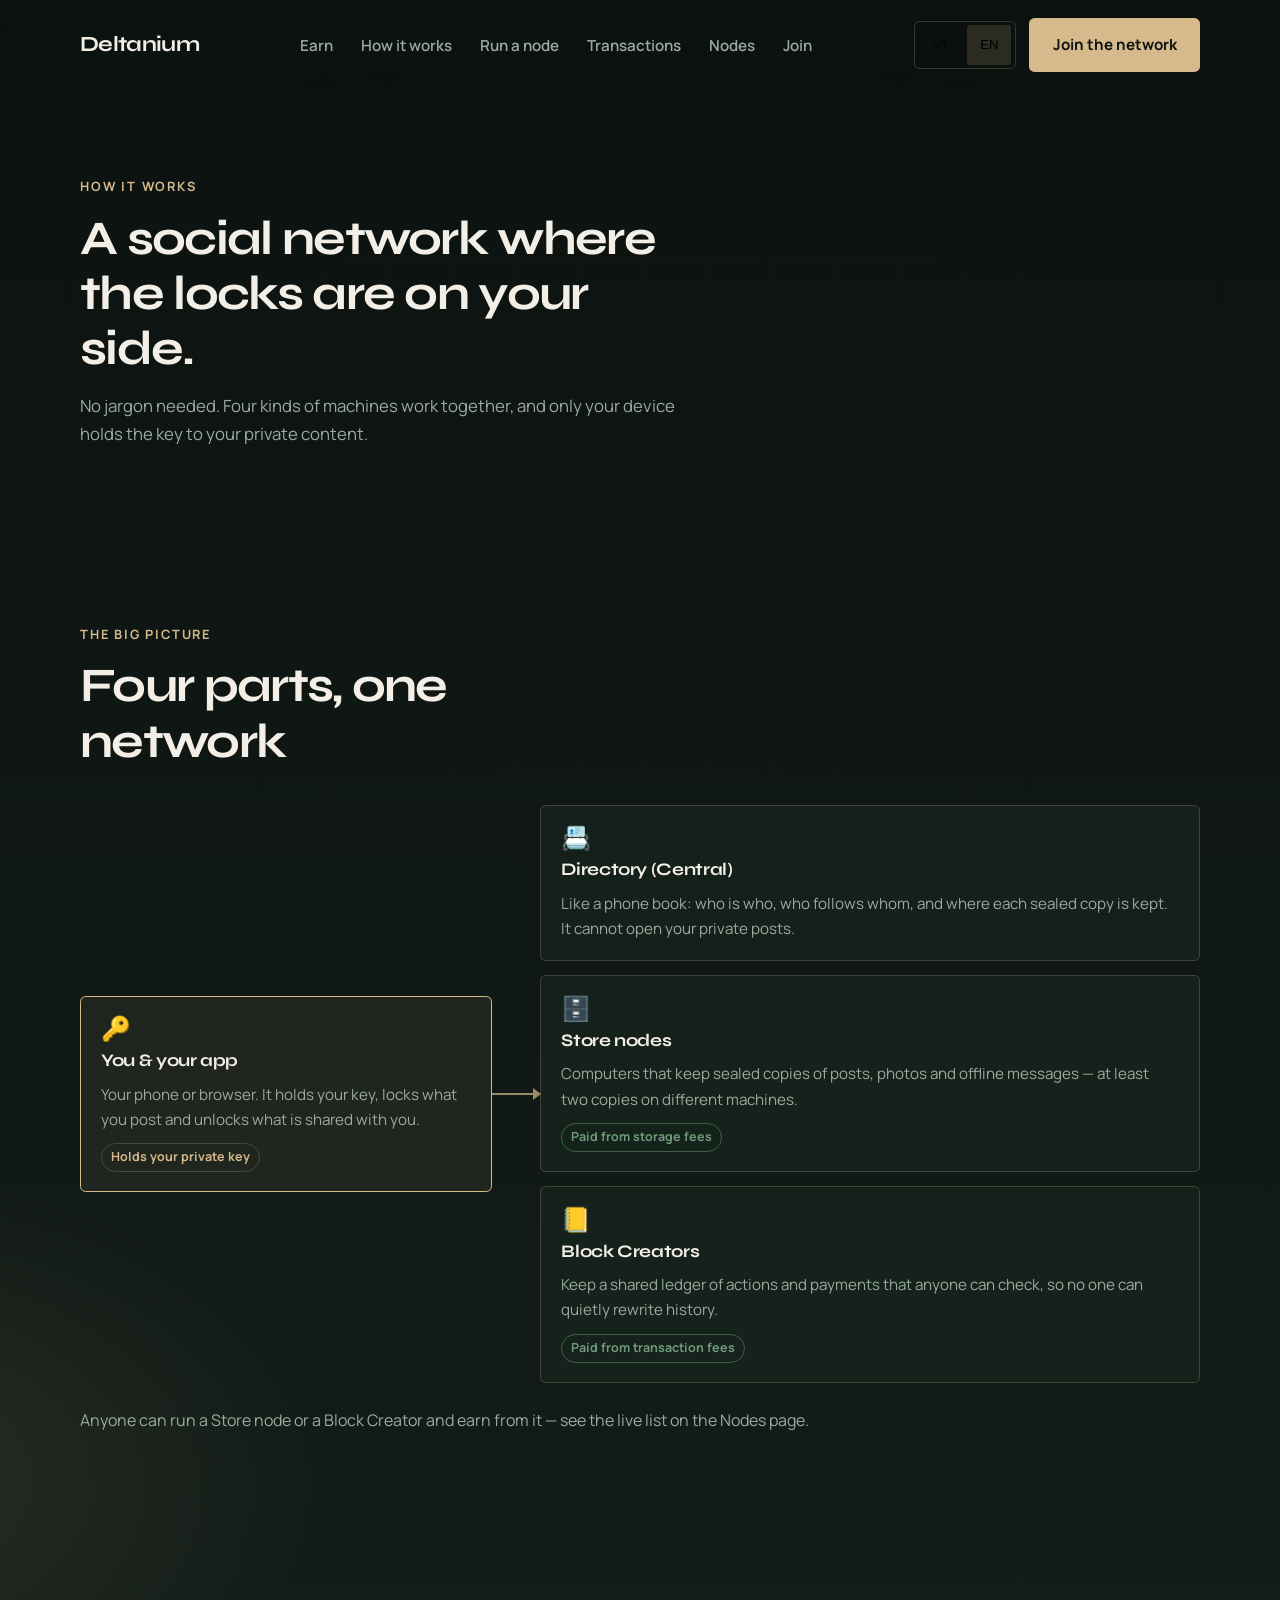
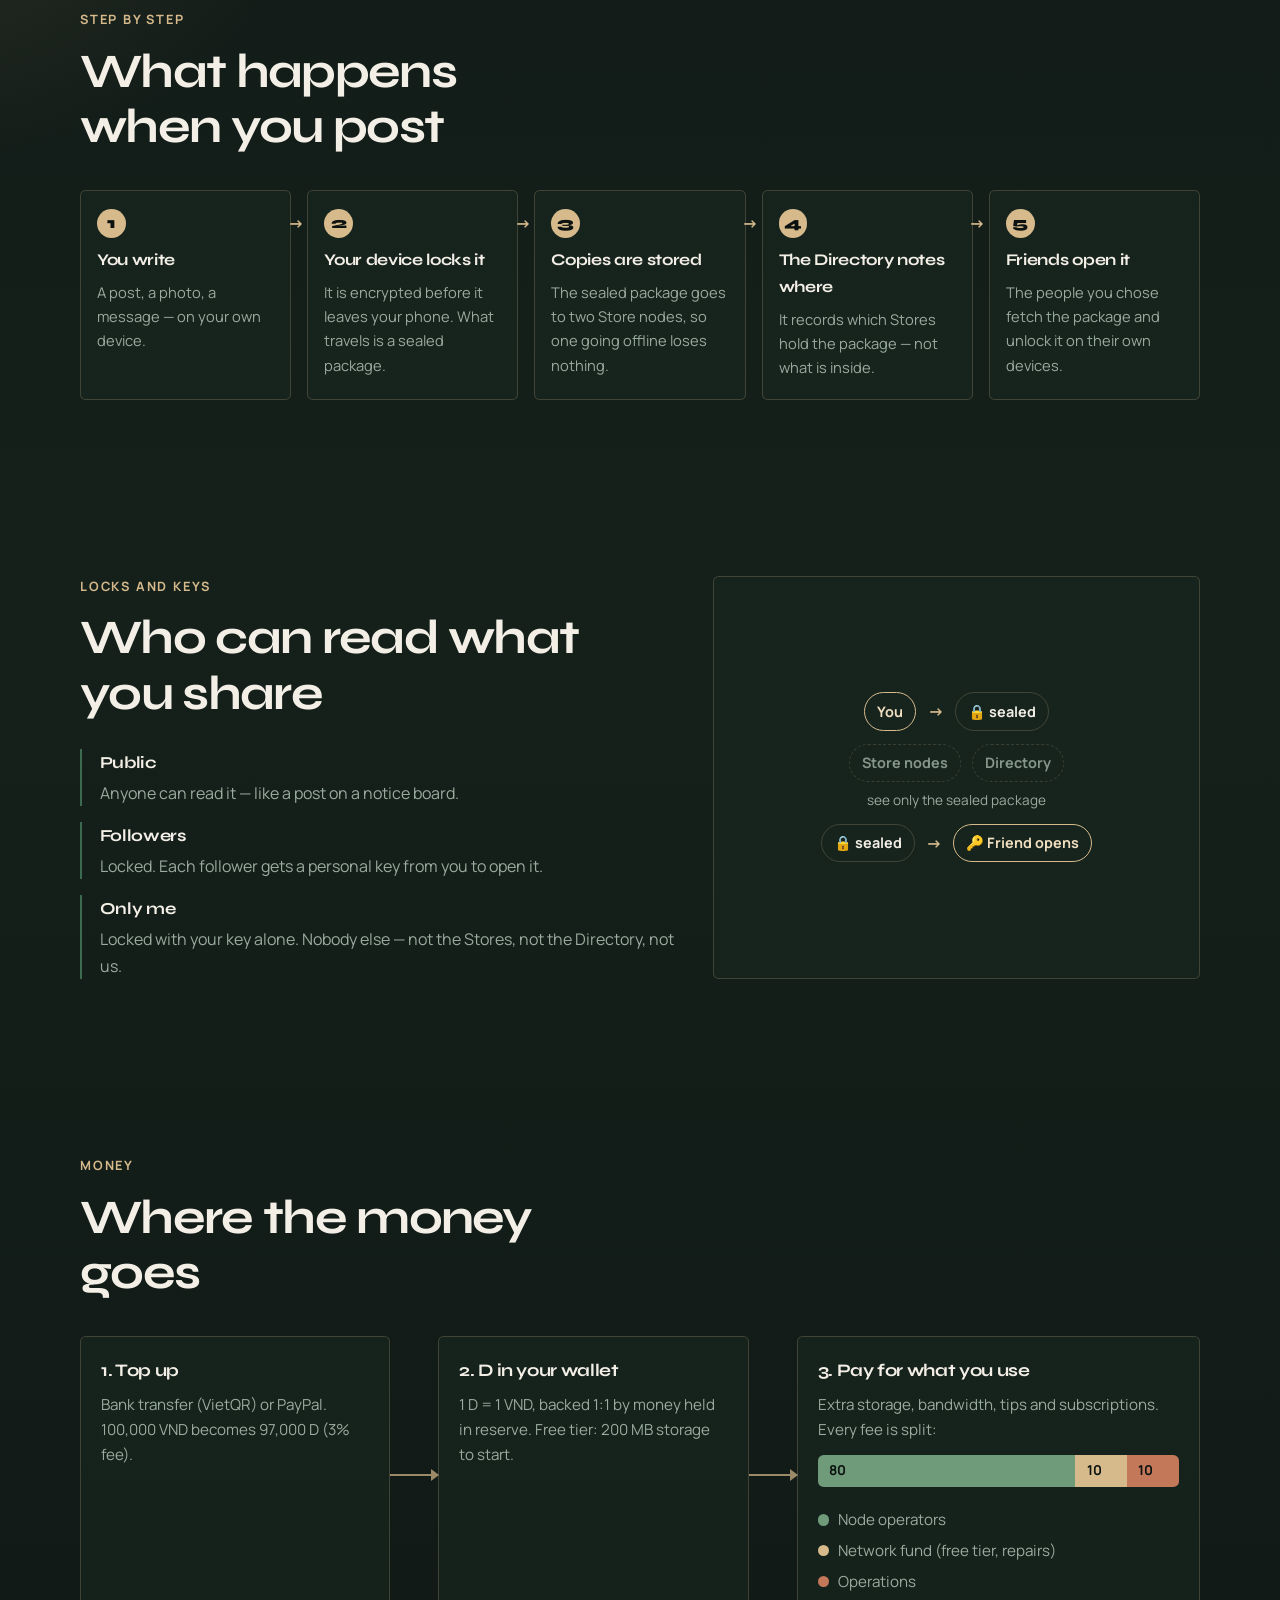
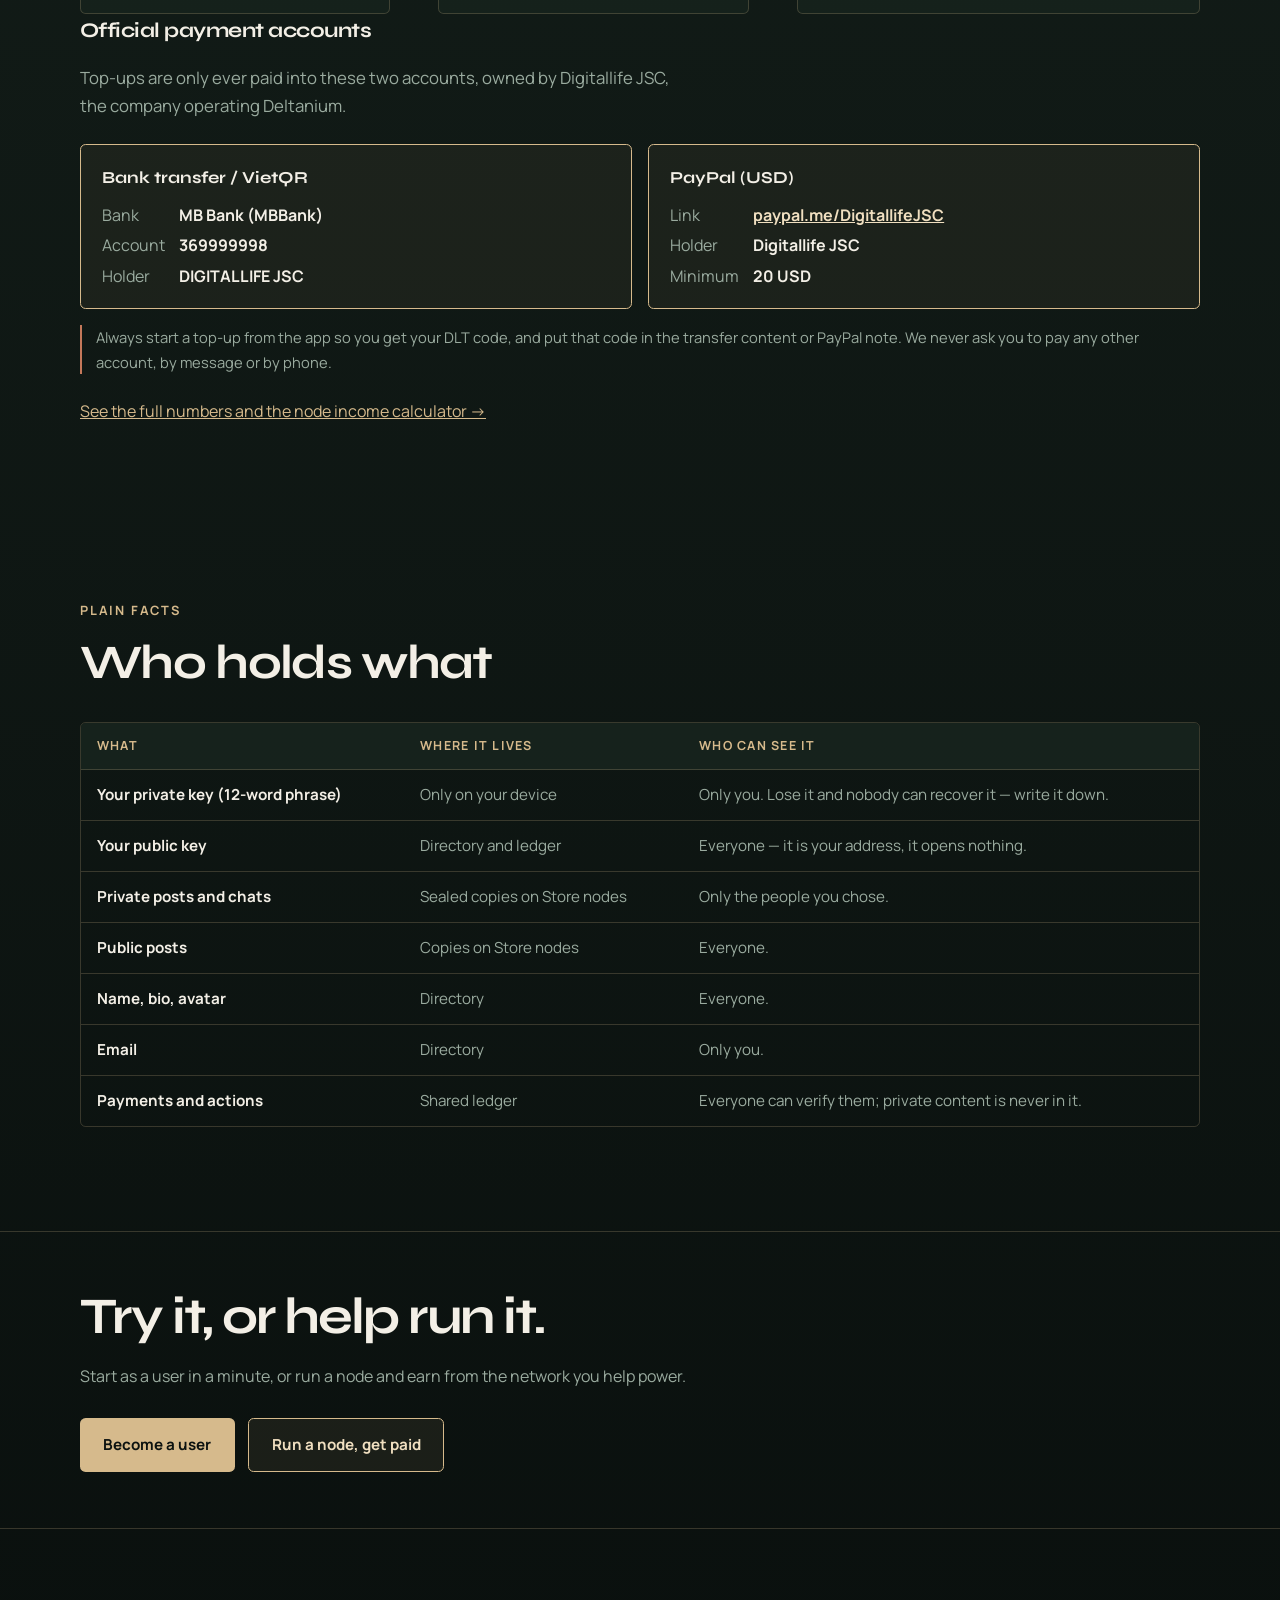
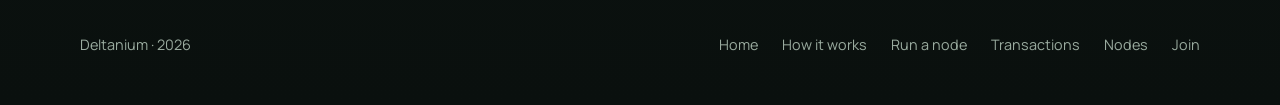
==== wwwroot/how-it-works.html @ 808c71de "Sync: DLTP (TCP) transport, node guide and Nodes page updates Co-Authored-By: Claude Opus 5.5 <norep" ====
<!DOCTYPE html>
<html lang="en">
<head>
  <meta charset="UTF-8" />
  <meta name="viewport" content="width=device-width, initial-scale=1.0" />
  <title>Deltanium | How it works</title>
  <meta name="description" content="How Deltanium works, in plain words: your keys, encrypted copies on Store nodes, a shared ledger, and where the money goes." />
  <link rel="stylesheet" href="css/index.css?v=20261119e" />
  <link rel="stylesheet" href="css/how.css?v=20261119e" />
  <link rel="preconnect" href="https://fonts.googleapis.com" />
  <link rel="preconnect" href="https://fonts.gstatic.com" crossorigin />
  <link href="https://fonts.googleapis.com/css2?family=Manrope:wght@400;600;700&family=Syne:wght@700;800&display=swap" rel="stylesheet" />
</head>
<body class="how-page">
  <header class="site-header">
    <div class="container nav-row">
      <a class="brand" href="index.html">Deltanium</a>
      <nav>
        <ul class="nav-links">
          <li><a href="index.html#economy" data-i18n="nav.economy">Earn</a></li>
          <li><a href="how-it-works.html" data-i18n="nav.how" aria-current="page">How it works</a></li>
          <li><a href="node-setup.html" data-i18n="nav.setup">Run a node</a></li>
          <li><a href="transactions.html" data-i18n="nav.txs">Transactions</a></li>
          <li><a href="nodes.html" data-i18n="nav.nodes">Nodes</a></li>
          <li><a href="index.html#join" data-i18n="nav.join">Join</a></li>
        </ul>
      </nav>
      <div class="nav-actions">
        <div class="lang-switch" role="group" aria-label="Language">
          <button type="button" class="lang-btn" data-lang="vi" title="Tiếng Việt" aria-label="Tiếng Việt">VI</button>
          <button type="button" class="lang-btn" data-lang="en" title="English" aria-label="English">EN</button>
        </div>
        <a href="https://app.deltanium.com" class="btn btn-primary" data-i18n="nav.cta">Join the network</a>
      </div>
    </div>
  </header>

  <main class="how-main">
    <section class="block how-hero">
      <div class="container">
        <p class="block-kicker" data-i18n="how.kicker">How it works</p>
        <h1 class="block-title how-title" data-i18n="how.title">A social network where the locks are on your side.</h1>
        <p class="block-copy" data-i18n="how.copy">No jargon needed. Four kinds of machines work together, and only your device holds the key to your private content.</p>
      </div>
    </section>

    <!-- 1. The four parts -->
    <section class="block" id="parts">
      <div class="container">
        <p class="block-kicker" data-i18n="how.parts.kicker">The big picture</p>
        <h2 class="block-title how-h2" data-i18n="how.parts.title">Four parts, one network</h2>
        <div class="how-map" role="img" aria-label="Your app talks to the Directory, stores encrypted copies on Store nodes; Block Creators keep the shared ledger.">
          <div class="how-node how-node-you">
            <span class="how-ico" aria-hidden="true">🔑</span>
            <h3 data-i18n="how.p1.t">You &amp; your app</h3>
            <p data-i18n="how.p1.p">Your phone or browser. It holds your key, locks what you post and unlocks what is shared with you.</p>
            <span class="how-tag" data-i18n="how.p1.tag">Holds your private key</span>
          </div>
          <div class="how-link" aria-hidden="true"><span></span></div>
          <div class="how-col">
            <div class="how-node">
              <span class="how-ico" aria-hidden="true">📇</span>
              <h3 data-i18n="how.p2.t">Directory (Central)</h3>
              <p data-i18n="how.p2.p">Like a phone book: who is who, who follows whom, and where each sealed copy is kept. It cannot open your private posts.</p>
            </div>
            <div class="how-node">
              <span class="how-ico" aria-hidden="true">🗄️</span>
              <h3 data-i18n="how.p3.t">Store nodes</h3>
              <p data-i18n="how.p3.p">Computers that keep sealed copies of posts, photos and offline messages — at least two copies on different machines.</p>
              <span class="how-tag how-tag-earn" data-i18n="how.p3.tag">Paid from storage fees</span>
            </div>
            <div class="how-node">
              <span class="how-ico" aria-hidden="true">📒</span>
              <h3 data-i18n="how.p4.t">Block Creators</h3>
              <p data-i18n="how.p4.p">Keep a shared ledger of actions and payments that anyone can check, so no one can quietly rewrite history.</p>
              <span class="how-tag how-tag-earn" data-i18n="how.p4.tag">Paid from transaction fees</span>
            </div>
          </div>
        </div>
        <p class="how-note" data-i18n="how.parts.note">Anyone can run a Store node or a Block Creator and earn from it — see the live list on the Nodes page.</p>
      </div>
    </section>

    <!-- 2. Posting a private post -->
    <section class="block" id="post">
      <div class="container">
        <p class="block-kicker" data-i18n="how.post.kicker">Step by step</p>
        <h2 class="block-title how-h2" data-i18n="how.post.title">What happens when you post</h2>
        <ol class="how-steps">
          <li>
            <span class="how-num">1</span>
            <h3 data-i18n="how.s1.t">You write</h3>
            <p data-i18n="how.s1.p">A post, a photo, a message — on your own device.</p>
          </li>
          <li>
            <span class="how-num">2</span>
            <h3 data-i18n="how.s2.t">Your device locks it</h3>
            <p data-i18n="how.s2.p">It is encrypted before it leaves your phone. What travels is a sealed package.</p>
          </li>
          <li>
            <span class="how-num">3</span>
            <h3 data-i18n="how.s3.t">Copies are stored</h3>
            <p data-i18n="how.s3.p">The sealed package goes to two Store nodes, so one going offline loses nothing.</p>
          </li>
          <li>
            <span class="how-num">4</span>
            <h3 data-i18n="how.s4.t">The Directory notes where</h3>
            <p data-i18n="how.s4.p">It records which Stores hold the package — not what is inside.</p>
          </li>
          <li>
            <span class="how-num">5</span>
            <h3 data-i18n="how.s5.t">Friends open it</h3>
            <p data-i18n="how.s5.p">The people you chose fetch the package and unlock it on their own devices.</p>
          </li>
        </ol>
      </div>
    </section>

    <!-- 3. Who can read -->
    <section class="block" id="read">
      <div class="container split">
        <div>
          <p class="block-kicker" data-i18n="how.read.kicker">Locks and keys</p>
          <h2 class="block-title how-h2" data-i18n="how.read.title">Who can read what you share</h2>
          <ul class="plain-list">
            <li><strong data-i18n="how.r1.t">Public</strong><span data-i18n="how.r1.p">Anyone can read it — like a post on a notice board.</span></li>
            <li><strong data-i18n="how.r2.t">Followers</strong><span data-i18n="how.r2.p">Locked. Each follower gets a personal key from you to open it.</span></li>
            <li><strong data-i18n="how.r3.t">Only me</strong><span data-i18n="how.r3.p">Locked with your key alone. Nobody else — not the Stores, not the Directory, not us.</span></li>
          </ul>
        </div>
        <aside class="how-lock" aria-hidden="true">
          <div class="how-lock-row"><span class="how-chip how-chip-you" data-i18n="how.lock.you">You</span><span class="how-arrow">→</span><span class="how-chip" data-i18n="how.lock.seal">🔒 sealed</span></div>
          <div class="how-lock-row how-lock-mid"><span class="how-chip how-chip-dim" data-i18n="how.lock.store">Store nodes</span><span class="how-chip how-chip-dim" data-i18n="how.lock.dir">Directory</span></div>
          <p class="how-lock-cap" data-i18n="how.lock.cap">see only the sealed package</p>
          <div class="how-lock-row"><span class="how-chip" data-i18n="how.lock.seal2">🔒 sealed</span><span class="how-arrow">→</span><span class="how-chip how-chip-you" data-i18n="how.lock.friend">🔑 Friend opens</span></div>
        </aside>
      </div>
    </section>

    <!-- 4. Money -->
    <section class="block" id="money">
      <div class="container">
        <p class="block-kicker" data-i18n="how.money.kicker">Money</p>
        <h2 class="block-title how-h2" data-i18n="how.money.title">Where the money goes</h2>
        <div class="how-money">
          <div class="how-node">
            <h3 data-i18n="how.m1.t">1. Top up</h3>
            <p data-i18n="how.m1.p">Bank transfer (VietQR) or PayPal. 100,000 VND becomes 97,000 D (3% fee).</p>
          </div>
          <div class="how-link" aria-hidden="true"><span></span></div>
          <div class="how-node">
            <h3 data-i18n="how.m2.t">2. D in your wallet</h3>
            <p data-i18n="how.m2.p">1 D = 1 VND, backed 1:1 by money held in reserve. Free tier: 200 MB storage to start.</p>
          </div>
          <div class="how-link" aria-hidden="true"><span></span></div>
          <div class="how-node">
            <h3 data-i18n="how.m3.t">3. Pay for what you use</h3>
            <p data-i18n="how.m3.p">Extra storage, bandwidth, tips and subscriptions. Every fee is split:</p>
            <div class="econ-bar how-bar" role="img" aria-label="80 nodes, 10 network fund, 10 operations">
              <span class="econ-bar-node" style="flex:80">80</span>
              <span class="econ-bar-fund" style="flex:10">10</span>
              <span class="econ-bar-ops" style="flex:10">10</span>
            </div>
            <ul class="econ-legend">
              <li><i class="dot dot-node"></i><span data-i18n="how.m3.node">Node operators</span></li>
              <li><i class="dot dot-fund"></i><span data-i18n="how.m3.fund">Network fund (free tier, repairs)</span></li>
              <li><i class="dot dot-ops"></i><span data-i18n="how.m3.ops">Operations</span></li>
            </ul>
          </div>
        </div>
        <div class="acct-block" id="accounts-how">
                    <h3 class="econ-h3" data-i18n="acct.title">Official payment accounts</h3>
                    <p class="block-copy" data-i18n="acct.copy">Top-ups are only ever paid into these two accounts, owned by Digitallife JSC, the company operating Deltanium.</p>
                    <div class="acct-grid">
                        <div class="acct-card">
                            <h3 data-i18n="acct.bank.t">Bank transfer / VietQR</h3>
                            <dl>
                                <dt data-i18n="acct.bank">Bank</dt><dd>MB Bank (MBBank)</dd>
                                <dt data-i18n="acct.no">Account</dt><dd>369999998</dd>
                                <dt data-i18n="acct.holder">Holder</dt><dd>DIGITALLIFE JSC</dd>
                            </dl>
                        </div>
                        <div class="acct-card">
                            <h3 data-i18n="acct.pp.t">PayPal (USD)</h3>
                            <dl>
                                <dt data-i18n="acct.link">Link</dt><dd><a href="https://paypal.me/DigitallifeJSC" target="_blank" rel="noopener">paypal.me/DigitallifeJSC</a></dd>
                                <dt data-i18n="acct.holder">Holder</dt><dd>Digitallife JSC</dd>
                                <dt data-i18n="acct.min">Minimum</dt><dd>20 USD</dd>
                            </dl>
                        </div>
                    </div>
                    <p class="acct-warn" data-i18n="acct.warn">Always start a top-up from the app so you get your DLT code, and put that code in the transfer content or PayPal note. We never ask you to pay any other account, by message or by phone.</p>
                </div>
        <p class="how-note"><a href="index.html#economy" data-i18n="how.money.more">See the full numbers and the node income calculator →</a></p>
      </div>
    </section>

    <!-- 5. Who holds what -->
    <section class="block" id="holds">
      <div class="container">
        <p class="block-kicker" data-i18n="how.holds.kicker">Plain facts</p>
        <h2 class="block-title how-h2" data-i18n="how.holds.title">Who holds what</h2>
        <div class="how-table-wrap">
          <table class="how-table">
            <thead>
              <tr><th data-i18n="how.h.what">What</th><th data-i18n="how.h.where">Where it lives</th><th data-i18n="how.h.who">Who can see it</th></tr>
            </thead>
            <tbody>
              <tr><td data-i18n="how.h1.a">Your private key (12-word phrase)</td><td data-i18n="how.h1.b">Only on your device</td><td data-i18n="how.h1.c">Only you. Lose it and nobody can recover it — write it down.</td></tr>
              <tr><td data-i18n="how.h2.a">Your public key</td><td data-i18n="how.h2.b">Directory and ledger</td><td data-i18n="how.h2.c">Everyone — it is your address, it opens nothing.</td></tr>
              <tr><td data-i18n="how.h3.a">Private posts and chats</td><td data-i18n="how.h3.b">Sealed copies on Store nodes</td><td data-i18n="how.h3.c">Only the people you chose.</td></tr>
              <tr><td data-i18n="how.h4.a">Public posts</td><td data-i18n="how.h4.b">Copies on Store nodes</td><td data-i18n="how.h4.c">Everyone.</td></tr>
              <tr><td data-i18n="how.h5.a">Name, bio, avatar</td><td data-i18n="how.h5.b">Directory</td><td data-i18n="how.h5.c">Everyone.</td></tr>
              <tr><td data-i18n="how.h6.a">Email</td><td data-i18n="how.h6.b">Directory</td><td data-i18n="how.h6.c">Only you.</td></tr>
              <tr><td data-i18n="how.h7.a">Payments and actions</td><td data-i18n="how.h7.b">Shared ledger</td><td data-i18n="how.h7.c">Everyone can verify them; private content is never in it.</td></tr>
            </tbody>
          </table>
        </div>
      </div>
    </section>

    <section class="cta-band">
      <div class="container cta">
        <h2 data-i18n="how.cta.title">Try it, or help run it.</h2>
        <p data-i18n="how.cta.copy">Start as a user in a minute, or run a node and earn from the network you help power.</p>
        <div class="hero-actions">
          <a href="https://app.deltanium.com" class="btn btn-primary" data-i18n="hero.cta1">Become a user</a>
          <a href="index.html#economy" class="btn btn-earn" data-i18n="hero.cta.node">Run a node, get paid</a>
        </div>
      </div>
    </section>
  </main>

  <footer class="site-footer">
    <div class="container footer-row">
      <div>Deltanium · 2026</div>
      <div style="display:flex; gap:1.5rem; flex-wrap:wrap;">
        <a href="index.html">Home</a>
        <a href="how-it-works.html" data-i18n="nav.how">How it works</a>
        <a href="node-setup.html" data-i18n="nav.setup">Run a node</a>
        <a href="transactions.html" data-i18n="nav.txs">Transactions</a>
        <a href="nodes.html" data-i18n="nav.nodes">Nodes</a>
        <a href="index.html#join" data-i18n="footer.join">Join</a>
      </div>
    </div>
  </footer>

  <script src="js/i18n.js?v=20261119e"></script>
</body>
</html>
---- wwwroot/css/index.css ----
:root {
    --ink: #0c1210;
    --ink-soft: #15201b;
    --panel: #1a2822;
    --line: rgba(214, 186, 140, 0.22);
    --sand: #d6ba8c;
    --sand-bright: #f0dfc0;
    --moss: #6f9b7a;
    --moss-deep: #3d6b52;
    --text: #f3efe6;
    --muted: #9aab9f;
    --danger-soft: #c4785a;
    --font-display: "Syne", sans-serif;
    --font-body: "Manrope", sans-serif;
    --max: 1120px;
    --radius: 0.35rem;
}

* {
    margin: 0;
    padding: 0;
    box-sizing: border-box;
}

html {
    scroll-behavior: smooth;
}

body {
    background:
        radial-gradient(1200px 700px at 85% -10%, rgba(109, 155, 122, 0.18), transparent 55%),
        radial-gradient(900px 600px at -10% 30%, rgba(214, 186, 140, 0.12), transparent 50%),
        linear-gradient(180deg, var(--ink) 0%, var(--ink-soft) 45%, #0a100e 100%);
    color: var(--text);
    font-family: var(--font-body);
    line-height: 1.65;
    overflow-x: hidden;
}

body::before {
    content: "";
    position: fixed;
    inset: 0;
    pointer-events: none;
    z-index: 0;
    opacity: 0.35;
    background-image:
        linear-gradient(rgba(214, 186, 140, 0.04) 1px, transparent 1px),
        linear-gradient(90deg, rgba(214, 186, 140, 0.04) 1px, transparent 1px);
    background-size: 64px 64px;
    mask-image: radial-gradient(ellipse at center, black 35%, transparent 80%);
}

a {
    color: inherit;
}

img {
    max-width: 100%;
    display: block;
}

.site-header {
    position: fixed;
    top: 0;
    left: 0;
    right: 0;
    z-index: 40;
    padding: 1.1rem 0;
    background: linear-gradient(180deg, rgba(12, 18, 16, 0.92), rgba(12, 18, 16, 0.55) 70%, transparent);
    backdrop-filter: blur(8px);
}

.container {
    width: min(100% - 2.5rem, var(--max));
    margin-inline: auto;
    position: relative;
    z-index: 1;
}

.nav-row {
    display: flex;
    align-items: center;
    justify-content: space-between;
    gap: 1rem;
}

.brand {
    font-family: var(--font-display);
    font-weight: 700;
    font-size: 1.35rem;
    letter-spacing: -0.03em;
    text-decoration: none;
}

.brand span {
    color: var(--sand);
}

.nav-links {
    display: flex;
    gap: 1.75rem;
    list-style: none;
}

.nav-links a {
    text-decoration: none;
    color: var(--muted);
    font-size: 0.95rem;
    font-weight: 600;
    transition: color 0.2s ease;
}

.nav-links a:hover {
    color: var(--sand-bright);
}

.nav-actions {
    display: flex;
    align-items: center;
    gap: 0.85rem;
}

.lang-switch {
    display: inline-flex;
    align-items: center;
    gap: 0.35rem;
    padding: 0.2rem;
    border: 1px solid var(--line);
    border-radius: var(--radius);
    background: rgba(12, 18, 16, 0.55);
}

.lang-btn {
    appearance: none;
    border: 0;
    background: transparent;
    padding: 0.25rem 0.3rem;
    cursor: pointer;
    border-radius: 0.2rem;
    line-height: 0;
    opacity: 0.55;
    transition: opacity 0.2s ease, background 0.2s ease;
}

.lang-btn:hover {
    opacity: 0.9;
}

.lang-btn.is-active {
    opacity: 1;
    background: rgba(214, 186, 140, 0.16);
}

.lang-btn svg {
    display: block;
    border-radius: 2px;
}

.btn {
    display: inline-flex;
    align-items: center;
    justify-content: center;
    gap: 0.5rem;
    padding: 0.85rem 1.4rem;
    border-radius: var(--radius);
    text-decoration: none;
    font-weight: 700;
    font-size: 0.95rem;
    border: 1px solid transparent;
    transition: transform 0.2s ease, background 0.2s ease, border-color 0.2s ease, color 0.2s ease;
}

.btn:hover {
    transform: translateY(-1px);
}

.btn-primary {
    background: var(--sand);
    color: var(--ink);
}

.btn-primary:hover {
    background: var(--sand-bright);
}

.btn-ghost {
    border-color: var(--line);
    color: var(--text);
    background: transparent;
}

.btn-ghost:hover {
    border-color: var(--sand);
    color: var(--sand-bright);
}

/* Hero: copy + diagram side by side (no overlap) */
.hero {
    min-height: 100vh;
    display: flex;
    align-items: center;
    padding: 7.5rem 0 4rem;
    position: relative;
    overflow: hidden;
}

.hero-glow {
    position: absolute;
    inset: 0;
    z-index: 0;
    pointer-events: none;
    background:
        radial-gradient(ellipse at 75% 35%, rgba(61, 107, 82, 0.35), transparent 55%),
        radial-gradient(ellipse at 90% 80%, rgba(214, 186, 140, 0.14), transparent 40%);
}

.hero-grid {
    display: grid;
    grid-template-columns: minmax(0, 1fr) minmax(0, 1.05fr);
    gap: clamp(1.5rem, 4vw, 3.5rem);
    align-items: center;
}

.hero-copy {
    min-width: 0;
    max-width: 34rem;
}

.hero-visual {
    min-width: 0;
    position: relative;
    display: grid;
    gap: 1rem;
    padding: 0.5rem 0;
    animation: floatSoft 9s ease-in-out infinite;
}

.story-card {
    border: 1px solid var(--line);
    background: linear-gradient(160deg, rgba(26, 40, 34, 0.92), rgba(12, 18, 16, 0.72));
    padding: 1.25rem 1.35rem;
    display: grid;
    grid-template-columns: auto 1fr;
    gap: 0.85rem 1rem;
    align-items: start;
}

.story-card-b {
    margin-left: clamp(1rem, 6vw, 3.5rem);
    opacity: 0.95;
}

.story-avatar {
    width: 2.6rem;
    height: 2.6rem;
    border-radius: 50%;
    background: linear-gradient(145deg, var(--sand), var(--moss-deep));
}

.story-avatar-b {
    background: linear-gradient(145deg, var(--moss), #2a4a38);
}

.story-lines {
    display: grid;
    gap: 0.35rem;
    min-width: 0;
}

.story-name {
    font-family: var(--font-display);
    font-weight: 700;
    letter-spacing: -0.02em;
}

.story-body {
    color: var(--muted);
    font-size: 0.98rem;
}

.story-seal {
    grid-column: 1 / -1;
    margin-top: 0.35rem;
    font-size: 0.78rem;
    font-weight: 700;
    letter-spacing: 0.06em;
    text-transform: uppercase;
    color: var(--sand);
}

.promise-grid {
    display: grid;
    grid-template-columns: repeat(3, minmax(0, 1fr));
    gap: 1.5rem 2rem;
    margin-top: 2.75rem;
}

.promise {
    padding-top: 1.1rem;
    border-top: 1px solid var(--line);
}

.promise h3 {
    font-family: var(--font-display);
    font-size: 1.2rem;
    letter-spacing: -0.02em;
    margin-bottom: 0.45rem;
}

.promise p {
    color: var(--muted);
}

.feature-rows {
    margin-top: 2.5rem;
    display: grid;
    gap: 0;
    border-top: 1px solid var(--line);
}

.feature-row {
    padding: 1.6rem 0;
    border-bottom: 1px solid var(--line);
    display: grid;
    grid-template-columns: minmax(10rem, 16rem) 1fr;
    gap: 1.25rem;
}

.feature-row h3 {
    font-family: var(--font-display);
    font-size: 1.3rem;
    letter-spacing: -0.02em;
}

.feature-row p {
    color: var(--muted);
    max-width: 40rem;
}

.quiet-panel {
    display: grid;
    align-content: center;
    gap: 0.85rem;
    min-height: 16rem;
}

.quiet-label {
    color: var(--sand);
    font-size: 0.78rem;
    font-weight: 700;
    letter-spacing: 0.12em;
    text-transform: uppercase;
}

.quiet-title {
    font-family: var(--font-display);
    font-size: clamp(1.4rem, 2.5vw, 1.85rem);
    letter-spacing: -0.03em;
    line-height: 1.25;
}

.quiet-copy {
    color: var(--muted);
}

.join-panel {
    max-width: 46rem;
}

.join-steps {
    margin-top: 1.75rem;
    padding-left: 1.2rem;
    display: grid;
    gap: 0.85rem;
    color: var(--muted);
}

.join-steps li::marker {
    color: var(--sand);
    font-weight: 700;
}

.join-note {
    margin-top: 1.5rem;
    color: var(--muted);
    font-size: 0.95rem;
    max-width: 40rem;
}

.hero-brand {
    font-family: var(--font-display);
    font-size: clamp(3.2rem, 8vw, 5.6rem);
    font-weight: 800;
    letter-spacing: -0.045em;
    line-height: 0.95;
    margin-bottom: 1.25rem;
    animation: riseIn 0.9s ease both;
}

.hero-brand em {
    font-style: normal;
    color: var(--sand);
}

.hero-line {
    font-size: clamp(1.15rem, 2.2vw, 1.4rem);
    color: var(--text);
    font-weight: 600;
    margin-bottom: 0.85rem;
    animation: riseIn 0.9s ease 0.08s both;
}

.hero-sub {
    color: var(--muted);
    font-size: 1.05rem;
    max-width: 28rem;
    margin-bottom: 2rem;
    animation: riseIn 0.9s ease 0.16s both;
}

.hero-actions {
    display: flex;
    flex-wrap: wrap;
    gap: 0.85rem;
    animation: riseIn 0.9s ease 0.24s both;
}

section.block {
    padding: 5.5rem 0;
}

.block-kicker {
    color: var(--sand);
    font-size: 0.8rem;
    font-weight: 700;
    letter-spacing: 0.14em;
    text-transform: uppercase;
    margin-bottom: 0.85rem;
}

.block-title {
    font-family: var(--font-display);
    font-size: clamp(2rem, 4vw, 3rem);
    letter-spacing: -0.035em;
    line-height: 1.15;
    margin-bottom: 1rem;
    max-width: min(22rem, 100%);
}

.block-copy {
    color: var(--muted);
    max-width: 38rem;
    font-size: 1.05rem;
}

/* Architecture flow */
.flow {
    margin-top: 3rem;
    display: grid;
    gap: 0;
    border-top: 1px solid var(--line);
}

.flow-step {
    display: grid;
    grid-template-columns: 5.5rem 1fr;
    gap: 1.25rem;
    padding: 1.6rem 0;
    border-bottom: 1px solid var(--line);
    opacity: 0;
    transform: translateY(12px);
    transition: opacity 0.6s ease, transform 0.6s ease;
}

.flow-step.is-in {
    opacity: 1;
    transform: none;
}

.flow-index {
    font-family: var(--font-display);
    font-size: 1.6rem;
    color: var(--moss);
    font-weight: 700;
}

.flow-step h3 {
    font-family: var(--font-display);
    font-size: 1.25rem;
    letter-spacing: -0.02em;
    margin-bottom: 0.35rem;
}

.flow-step p {
    color: var(--muted);
    max-width: 48rem;
}

/* Split sections */
.split {
    display: grid;
    grid-template-columns: minmax(0, 1.1fr) minmax(0, 0.9fr);
    gap: clamp(1.5rem, 3vw, 3rem);
    align-items: stretch;
}

.split > :first-child {
    min-width: 0;
}

.split > .diagram {
    align-self: stretch;
    display: flex;
    align-items: center;
}

.plain-list {
    list-style: none;
    margin-top: 1.75rem;
    display: grid;
    gap: 1rem;
}

.plain-list li {
    padding-left: 1.1rem;
    border-left: 2px solid var(--moss-deep);
    color: var(--muted);
}

.plain-list strong {
    display: block;
    color: var(--text);
    font-family: var(--font-display);
    font-size: 1.05rem;
    margin-bottom: 0.2rem;
    letter-spacing: -0.02em;
}

.diagram {
    border: 1px solid var(--line);
    background: linear-gradient(160deg, rgba(26, 40, 34, 0.9), rgba(12, 18, 16, 0.65));
    padding: 1.5rem;
    min-height: 18rem;
    position: relative;
    overflow: hidden;
}

.diagram svg {
    width: 100%;
    height: auto;
}

.pulse-line {
    stroke-dasharray: 6 8;
    animation: dashMove 2.8s linear infinite;
}

.roles {
    display: grid;
    grid-template-columns: repeat(2, 1fr);
    gap: 1.25rem 2rem;
    margin-top: 2.5rem;
}

.role {
    padding-top: 1rem;
    border-top: 1px solid var(--line);
}

.role h3 {
    font-family: var(--font-display);
    font-size: 1.15rem;
    margin-bottom: 0.4rem;
    letter-spacing: -0.02em;
}

.role p {
    color: var(--muted);
    font-size: 0.98rem;
}

.role .tag {
    display: inline-block;
    margin-bottom: 0.55rem;
    font-size: 0.72rem;
    letter-spacing: 0.08em;
    text-transform: uppercase;
    color: var(--sand);
    font-weight: 700;
}

.modes {
    display: grid;
    grid-template-columns: 1fr 1fr;
    gap: 2rem;
    margin-top: 2.5rem;
}

.mode {
    padding: 0;
}

.mode h3 {
    font-family: var(--font-display);
    font-size: 1.4rem;
    margin-bottom: 0.6rem;
    letter-spacing: -0.02em;
}

.mode p {
    color: var(--muted);
}

.cta-band {
    margin: 1rem 0 4rem;
    border-top: 1px solid var(--line);
    border-bottom: 1px solid var(--line);
}

.cta {
    padding: 3.5rem 0;
    text-align: left;
}

.cta h2 {
    font-family: var(--font-display);
    font-size: clamp(2rem, 4.5vw, 3.2rem);
    letter-spacing: -0.04em;
    line-height: 1.15;
    max-width: min(28rem, 100%);
    margin-bottom: 1rem;
}

.cta p {
    color: var(--muted);
    max-width: min(40rem, 100%);
    margin-bottom: 1.75rem;
}

.site-footer {
    padding: 2.5rem 0 3rem;
    color: var(--muted);
    font-size: 0.9rem;
}

.footer-row {
    display: flex;
    justify-content: space-between;
    gap: 1rem;
    flex-wrap: wrap;
}

.footer-row a {
    text-decoration: none;
    color: var(--muted);
}

.footer-row a:hover {
    color: var(--sand);
}

@keyframes riseIn {
    from {
        opacity: 0;
        transform: translateY(18px);
    }
    to {
        opacity: 1;
        transform: none;
    }
}

@keyframes floatSoft {
    0%, 100% { transform: translateY(0); }
    50% { transform: translateY(-12px); }
}

@keyframes dashMove {
    to { stroke-dashoffset: -56; }
}

@media (max-width: 900px) {
    .nav-links {
        display: none;
    }

    .split,
    .promise-grid,
    .hero-grid {
        grid-template-columns: 1fr;
    }

    .hero {
        align-items: flex-start;
        padding-top: 6.5rem;
        min-height: auto;
    }

    /* Headline and calls to action first; the story cards follow. */
    .hero-visual {
        animation: none;
        margin-top: 0.5rem;
    }

    .story-card-b {
        margin-left: 0;
    }

    .feature-row {
        grid-template-columns: 1fr;
        gap: 0.4rem;
    }

    .nav-actions .btn-primary {
        padding: 0.7rem 1rem;
        font-size: 0.85rem;
    }
}

.testnet-card {
    margin-top: 2.5rem;
    padding: 1.5rem 1.6rem;
    border: 1px dashed rgba(196, 120, 90, 0.55);
    border-radius: var(--radius);
    background: rgba(196, 120, 90, 0.06);
}

.testnet-card .block-kicker { color: var(--danger-soft); }
.testnet-card h3 { font-family: var(--font-display); font-size: 1.35rem; margin: 0.35rem 0 0.6rem; }
.testnet-card p { color: var(--muted); }
.testnet-actions { display: flex; flex-wrap: wrap; gap: 0.75rem; margin-top: 1.25rem; }

/* Network economy */
.econ-title { max-width: min(30rem, 100%); }

.econ-grid {
    display: grid;
    grid-template-columns: repeat(4, minmax(0, 1fr));
    gap: 1.5rem;
    margin-top: 2.75rem;
}

.econ-card {
    padding: 1.4rem 1.3rem 1.5rem;
    border: 1px solid var(--line);
    border-radius: var(--radius);
    background: rgba(26, 40, 34, 0.55);
}

.econ-share {
    font-family: var(--font-display);
    font-size: 2.1rem;
    font-weight: 800;
    letter-spacing: -0.04em;
    color: var(--sand-bright);
    line-height: 1.1;
    margin-bottom: 0.6rem;
}

.econ-card h3 {
    font-family: var(--font-display);
    font-size: 1.12rem;
    letter-spacing: -0.02em;
    margin-bottom: 0.45rem;
}

.econ-card p:not(.econ-share) { color: var(--muted); font-size: 0.95rem; }

.econ-split { margin-top: 3.5rem; }

.econ-h3 {
    font-family: var(--font-display);
    font-size: 1.3rem;
    letter-spacing: -0.025em;
    margin: 0 0 1rem;
}

.econ-split .econ-h3 + .plain-list { margin-top: 0; }
.econ-legend + .econ-h3 { margin-top: 2.25rem; }

.econ-bar {
    display: flex;
    height: 2.4rem;
    border-radius: var(--radius);
    overflow: hidden;
    font-weight: 700;
    font-size: 0.85rem;
}

.econ-bar span { display: flex; align-items: center; padding: 0 0.7rem; min-width: 2.2rem; }
.econ-bar-node, .dot-node { background: var(--moss); color: var(--ink); }
.econ-bar-fund, .dot-fund { background: var(--sand); color: var(--ink); }
.econ-bar-ops, .dot-ops { background: var(--danger-soft); color: var(--ink); }

.econ-legend { list-style: none; margin-top: 0.9rem; display: grid; gap: 0.35rem; color: var(--muted); font-size: 0.95rem; }
.econ-legend li { display: flex; gap: 0.6rem; align-items: center; }
.econ-legend .dot { width: 0.7rem; height: 0.7rem; border-radius: 50%; flex: none; }

.econ-calc {
    align-content: start;
    padding: 1.6rem;
    border: 1px solid var(--line);
    border-radius: var(--radius);
    background: rgba(26, 40, 34, 0.55);
}

.econ-field { display: grid; gap: 0.35rem; color: var(--muted); font-size: 0.9rem; }

.econ-field input {
    width: 100%;
    padding: 0.65rem 0.8rem;
    border: 1px solid var(--line);
    border-radius: var(--radius);
    background: var(--ink);
    color: var(--text);
    font: inherit;
    font-size: 1rem;
}

.econ-field input:focus { outline: 2px solid var(--sand); outline-offset: 1px; }

.econ-out { display: grid; gap: 0.45rem; margin-top: 0.4rem; }
.econ-out div { display: flex; justify-content: space-between; gap: 1rem; color: var(--muted); }
.econ-out dd { color: var(--text); font-variant-numeric: tabular-nums; font-weight: 600; }

.econ-out .econ-total {
    padding: 0.55rem 0;
    border-top: 1px solid var(--line);
    border-bottom: 1px solid var(--line);
}

.econ-out .econ-total dt { color: var(--text); font-weight: 700; }
.econ-out .econ-total dd { color: var(--sand-bright); font-family: var(--font-display); font-size: 1.35rem; }

.econ-fine { font-size: 0.82rem; line-height: 1.5; }

.econ-flywheel { margin-top: 3.5rem; max-width: 46rem; }

.econ-steps {
    list-style: none;
    counter-reset: step;
    display: grid;
    gap: 0.7rem;
    color: var(--muted);
}

.econ-steps li { counter-increment: step; display: grid; grid-template-columns: 2rem 1fr; gap: 0.6rem; }

.econ-steps li::before {
    content: counter(step);
    font-family: var(--font-display);
    font-weight: 800;
    color: var(--sand);
}

.econ-risk { font-size: 0.88rem; border-left: 2px solid var(--danger-soft); padding-left: 0.9rem; }

@media (max-width: 1000px) {
    .econ-grid { grid-template-columns: repeat(2, minmax(0, 1fr)); }
}

@media (max-width: 900px) {
    .econ-split { grid-template-columns: 1fr; }
}

@media (max-width: 560px) {
    .econ-grid { grid-template-columns: 1fr; }
}

/* Hero: earning message */
.btn-earn {
    border-color: var(--sand);
    color: var(--sand-bright);
    background: rgba(214, 186, 140, 0.08);
}

.btn-earn:hover { background: rgba(214, 186, 140, 0.16); }

.hero-stats {
    list-style: none;
    display: grid;
    grid-template-columns: repeat(3, minmax(0, 1fr));
    gap: 1rem;
    margin-top: 2.25rem;
    padding-top: 1.25rem;
    border-top: 1px solid var(--line);
    animation: riseIn 0.9s ease 0.32s both;
}

.hero-stats li { display: grid; gap: 0.2rem; color: var(--muted); font-size: 0.85rem; line-height: 1.4; }

.hero-stats strong {
    font-family: var(--font-display);
    font-size: 1.35rem;
    letter-spacing: -0.03em;
    color: var(--sand-bright);
    white-space: nowrap;
}

.story-card-node { margin-left: clamp(0.5rem, 3vw, 1.75rem); }
.story-avatar-node { background: linear-gradient(145deg, var(--sand-bright), var(--sand)); border-radius: 0.5rem; }
.story-seal-earn { color: var(--moss); }

/* Keep the wordmark inside its column */
.hero-brand { font-size: clamp(2.6rem, 4.6vw, 4.3rem); }

@media (max-width: 560px) {
    .hero-stats { grid-template-columns: 1fr; gap: 0.7rem; }
    .hero-stats li { grid-template-columns: auto 1fr; align-items: baseline; gap: 0.6rem; }
}

/* Nav: never wrap labels; drop the link row before it gets crowded */
.nav-links a, .nav-actions .btn { white-space: nowrap; }

@media (max-width: 1180px) {
    .nav-links { gap: 1.2rem; }
}

@media (max-width: 1080px) {
    .nav-links { display: none; }
}

/* What you need to run a node */
.econ-need {
    display: grid;
    grid-template-columns: minmax(0, 1fr) minmax(0, 1fr);
    gap: clamp(1.5rem, 3vw, 3rem);
    margin-top: 3.5rem;
    padding-top: 2.5rem;
    border-top: 1px solid var(--line);
}

.econ-checks { list-style: none; display: grid; gap: 0.7rem; color: var(--muted); }
.econ-checks li { position: relative; padding-left: 1.6rem; }
.econ-checks li::before { content: "✓"; position: absolute; left: 0; color: var(--moss); font-weight: 800; }

.econ-live {
    margin-top: 1.5rem;
    padding: 1rem 1.2rem;
    border: 1px solid var(--line);
    border-radius: var(--radius);
    background: rgba(61, 107, 82, 0.12);
    display: grid;
    gap: 0.35rem;
}

.econ-live-nums { color: var(--muted); }
.econ-live-nums strong { font-family: var(--font-display); font-size: 1.4rem; color: var(--sand-bright); }

@media (max-width: 900px) {
    .econ-need { grid-template-columns: 1fr; }
}

/* Phones: bigger language buttons; the hero already has both calls to action, so drop the header one */
.lang-btn { min-height: 40px; min-width: 44px; }

@media (max-width: 560px) {
    .nav-actions .btn-primary { display: none; }
}
.econ-live[hidden] { display: none; }
.cta h2 { max-width: min(46rem, 100%); }

/* Nodes: root keys */
.root-copy { margin: -0.4rem 0 1rem; max-width: 46rem; }
.root-table td small { color: var(--muted); }
.key-full { word-break: break-all; font-size: 0.8rem; }
---- wwwroot/css/how.css ----
/* How it works page */
.how-main { padding-top: 5.5rem; }
.how-hero { padding-bottom: 1rem; }
.how-title { max-width: min(36rem, 100%); }
.how-h2 { max-width: min(32rem, 100%); }
.how-note { margin-top: 1.5rem; color: var(--muted); }
.how-note a { color: var(--sand); }

.how-node {
    padding: 1.2rem 1.25rem;
    border: 1px solid var(--line);
    border-radius: var(--radius);
    background: rgba(26, 40, 34, 0.55);
    display: grid;
    gap: 0.4rem;
    align-content: start;
}

.how-node h3 { font-family: var(--font-display); font-size: 1.1rem; letter-spacing: -0.02em; }
.how-node p { color: var(--muted); font-size: 0.95rem; }
.how-ico { font-size: 1.5rem; line-height: 1; }

.how-tag {
    justify-self: start;
    margin-top: 0.3rem;
    padding: 0.2rem 0.55rem;
    border: 1px solid var(--line);
    border-radius: 999px;
    font-size: 0.78rem;
    font-weight: 700;
    color: var(--sand);
}

.how-tag-earn { color: var(--moss); border-color: rgba(111, 155, 122, 0.5); }

/* Map: you -> (directory, stores, blockers) */
.how-map {
    display: grid;
    grid-template-columns: minmax(0, 1fr) 3rem minmax(0, 1.6fr);
    align-items: center;
    margin-top: 2.25rem;
}

.how-node-you { border-color: var(--sand); background: rgba(214, 186, 140, 0.08); }
.how-col { display: grid; gap: 0.9rem; }

/* Connector: horizontal line with an arrow head; vertical on phones */
.how-link { display: flex; align-items: center; justify-content: center; align-self: stretch; }
.how-link span { position: relative; display: block; width: 100%; height: 2px; background: var(--sand); opacity: 0.7; }
.how-link span::after {
    content: "";
    position: absolute;
    right: -1px;
    top: -5px;
    border-left: 8px solid var(--sand);
    border-top: 6px solid transparent;
    border-bottom: 6px solid transparent;
}

/* Steps */
.how-steps {
    list-style: none;
    display: grid;
    grid-template-columns: repeat(5, minmax(0, 1fr));
    gap: 1rem;
    margin-top: 2.25rem;
    counter-reset: none;
}

.how-steps li {
    position: relative;
    padding: 1.1rem 1rem 1.2rem;
    border: 1px solid var(--line);
    border-radius: var(--radius);
    background: rgba(26, 40, 34, 0.55);
}

.how-steps li:not(:last-child)::after {
    content: "→";
    position: absolute;
    right: -0.85rem;
    top: 1.15rem;
    color: var(--sand);
    font-weight: 800;
}

.how-num {
    display: inline-grid;
    place-items: center;
    width: 1.8rem;
    height: 1.8rem;
    border-radius: 50%;
    background: var(--sand);
    color: var(--ink);
    font-family: var(--font-display);
    font-weight: 800;
    margin-bottom: 0.6rem;
}

.how-steps h3 { font-family: var(--font-display); font-size: 1.02rem; margin-bottom: 0.35rem; letter-spacing: -0.02em; }
.how-steps p { color: var(--muted); font-size: 0.92rem; }

/* Lock diagram */
.how-lock {
    display: grid;
    gap: 0.8rem;
    align-content: center;
    padding: 1.5rem;
    border: 1px solid var(--line);
    border-radius: var(--radius);
    background: rgba(26, 40, 34, 0.55);
}

.how-lock-row { display: flex; align-items: center; justify-content: center; gap: 0.7rem; flex-wrap: wrap; }
.how-lock-mid { opacity: 0.85; }
.how-lock-cap { text-align: center; color: var(--muted); font-size: 0.85rem; margin-top: -0.4rem; }
.how-arrow { color: var(--sand); font-weight: 800; }

.how-chip {
    padding: 0.4rem 0.75rem;
    border: 1px solid var(--line);
    border-radius: 999px;
    font-weight: 700;
    font-size: 0.9rem;
}

.how-chip-you { border-color: var(--sand); color: var(--sand-bright); }
.how-chip-dim { color: var(--muted); border-style: dashed; }

/* Money */
.how-money {
    display: grid;
    grid-template-columns: minmax(0, 1fr) 3rem minmax(0, 1fr) 3rem minmax(0, 1.3fr);
    align-items: stretch;
    margin-top: 2.25rem;
}

.how-bar { margin-top: 0.4rem; height: 2rem; }

.how-table td:first-child { font-weight: 700; color: var(--text); }
.how-table td { vertical-align: top; }

@media (max-width: 900px) {
    .how-map, .how-money { grid-template-columns: 1fr; }
    .how-link { height: 2.2rem; }
    .how-link span { width: 2px; height: 100%; }
    .how-link span::after { right: -5px; top: auto; bottom: -1px; border-left: 6px solid transparent; border-right: 6px solid transparent; border-top: 8px solid var(--sand); border-bottom: 0; }
    .how-steps { grid-template-columns: 1fr; }
    .how-steps li:not(:last-child)::after { content: "↓"; right: auto; left: 1.6rem; top: auto; bottom: -1.05rem; }
}

/* Who holds what */
.how-table-wrap { margin-top: 2rem; overflow-x: auto; border: 1px solid var(--line); border-radius: var(--radius); }
.how-table { width: 100%; border-collapse: collapse; font-size: 0.95rem; }
.how-table th {
    text-align: left;
    padding: 0.8rem 1rem;
    color: var(--sand);
    font-size: 0.78rem;
    letter-spacing: 0.1em;
    text-transform: uppercase;
    background: rgba(26, 40, 34, 0.7);
    border-bottom: 1px solid var(--line);
}
.how-table td { padding: 0.85rem 1rem; color: var(--muted); border-bottom: 1px solid var(--line); line-height: 1.5; }
.how-table tr:last-child td { border-bottom: 0; }

@media (max-width: 640px) {
    .how-table thead { display: none; }
    .how-table, .how-table tbody, .how-table tr, .how-table td { display: block; width: 100%; }
    .how-table tr { padding: 0.8rem 1rem; border-bottom: 1px solid var(--line); }
    .how-table tr:last-child { border-bottom: 0; }
    .how-table td { padding: 0.15rem 0; border: 0; }
    .how-table td:first-child { color: var(--sand-bright); margin-bottom: 0.2rem; }
}

/* Node setup guide */
.setup-toc { display: flex; flex-wrap: wrap; gap: 0.5rem 1.2rem; margin-top: 1.5rem; }
.setup-toc a { color: var(--sand); font-weight: 700; text-decoration: none; }
.setup-toc a:hover { color: var(--sand-bright); }
.setup-grid { display: grid; grid-template-columns: repeat(2, minmax(0, 1fr)); gap: 1rem; margin-top: 1.5rem; }
.setup-req { margin-top: 1.75rem; }
.setup-steps { list-style: none; counter-reset: step; display: grid; gap: 1.5rem; margin-top: 2rem; }
.setup-steps > li { counter-increment: step; position: relative; padding-left: 3rem; }
.setup-steps > li::before {
    content: counter(step);
    position: absolute; left: 0; top: 0;
    width: 2rem; height: 2rem; border-radius: 50%;
    display: grid; place-items: center;
    background: var(--sand); color: var(--ink);
    font-family: var(--font-display); font-weight: 800;
}
.setup-steps h3 { font-family: var(--font-display); font-size: 1.1rem; margin-bottom: 0.3rem; }
.setup-steps p { color: var(--muted); margin-bottom: 0.6rem; }
.how-main pre {
    margin-top: 0.6rem;
    padding: 1rem 1.1rem;
    background: #0a100e;
    border: 1px solid var(--line);
    border-radius: var(--radius);
    overflow-x: auto;
    font-size: 0.85rem;
    line-height: 1.55;
}
.how-main pre code { font-family: ui-monospace, SFMono-Regular, Menlo, Consolas, monospace; color: var(--text); white-space: pre; }

/* Open source + official accounts (home and how it works) */
.repo-grid { display: grid; grid-template-columns: repeat(auto-fill, minmax(15rem, 1fr)); gap: 1rem; margin-top: 2rem; }
.repo-card { display: grid; gap: 0.35rem; padding: 1.1rem 1.2rem; border: 1px solid var(--line); border-radius: var(--radius); background: rgba(26, 40, 34, 0.55); text-decoration: none; color: inherit; }
.repo-card:hover { border-color: var(--sand); }
.repo-card strong { font-family: var(--font-display); font-size: 1rem; color: var(--sand-bright); }
.repo-card span { color: var(--muted); font-size: 0.9rem; }
.acct-grid { display: grid; grid-template-columns: repeat(2, minmax(0, 1fr)); gap: 1rem; margin-top: 1.5rem; }
.acct-card { padding: 1.2rem 1.3rem; border: 1px solid var(--sand); border-radius: var(--radius); background: rgba(214, 186, 140, 0.06); display: grid; gap: 0.35rem; }
.acct-card h3 { font-family: var(--font-display); font-size: 1.05rem; }
.acct-card dl { display: grid; grid-template-columns: auto 1fr; gap: 0.25rem 0.9rem; margin-top: 0.3rem; }
.acct-card dt { color: var(--muted); }
.acct-card dd { font-weight: 700; word-break: break-all; }
.acct-card a { color: var(--sand-bright); }
.acct-warn { margin-top: 1rem; padding-left: 0.9rem; border-left: 2px solid var(--danger-soft); color: var(--muted); font-size: 0.92rem; }

@media (max-width: 900px) {
    .setup-grid, .acct-grid { grid-template-columns: 1fr; }
}
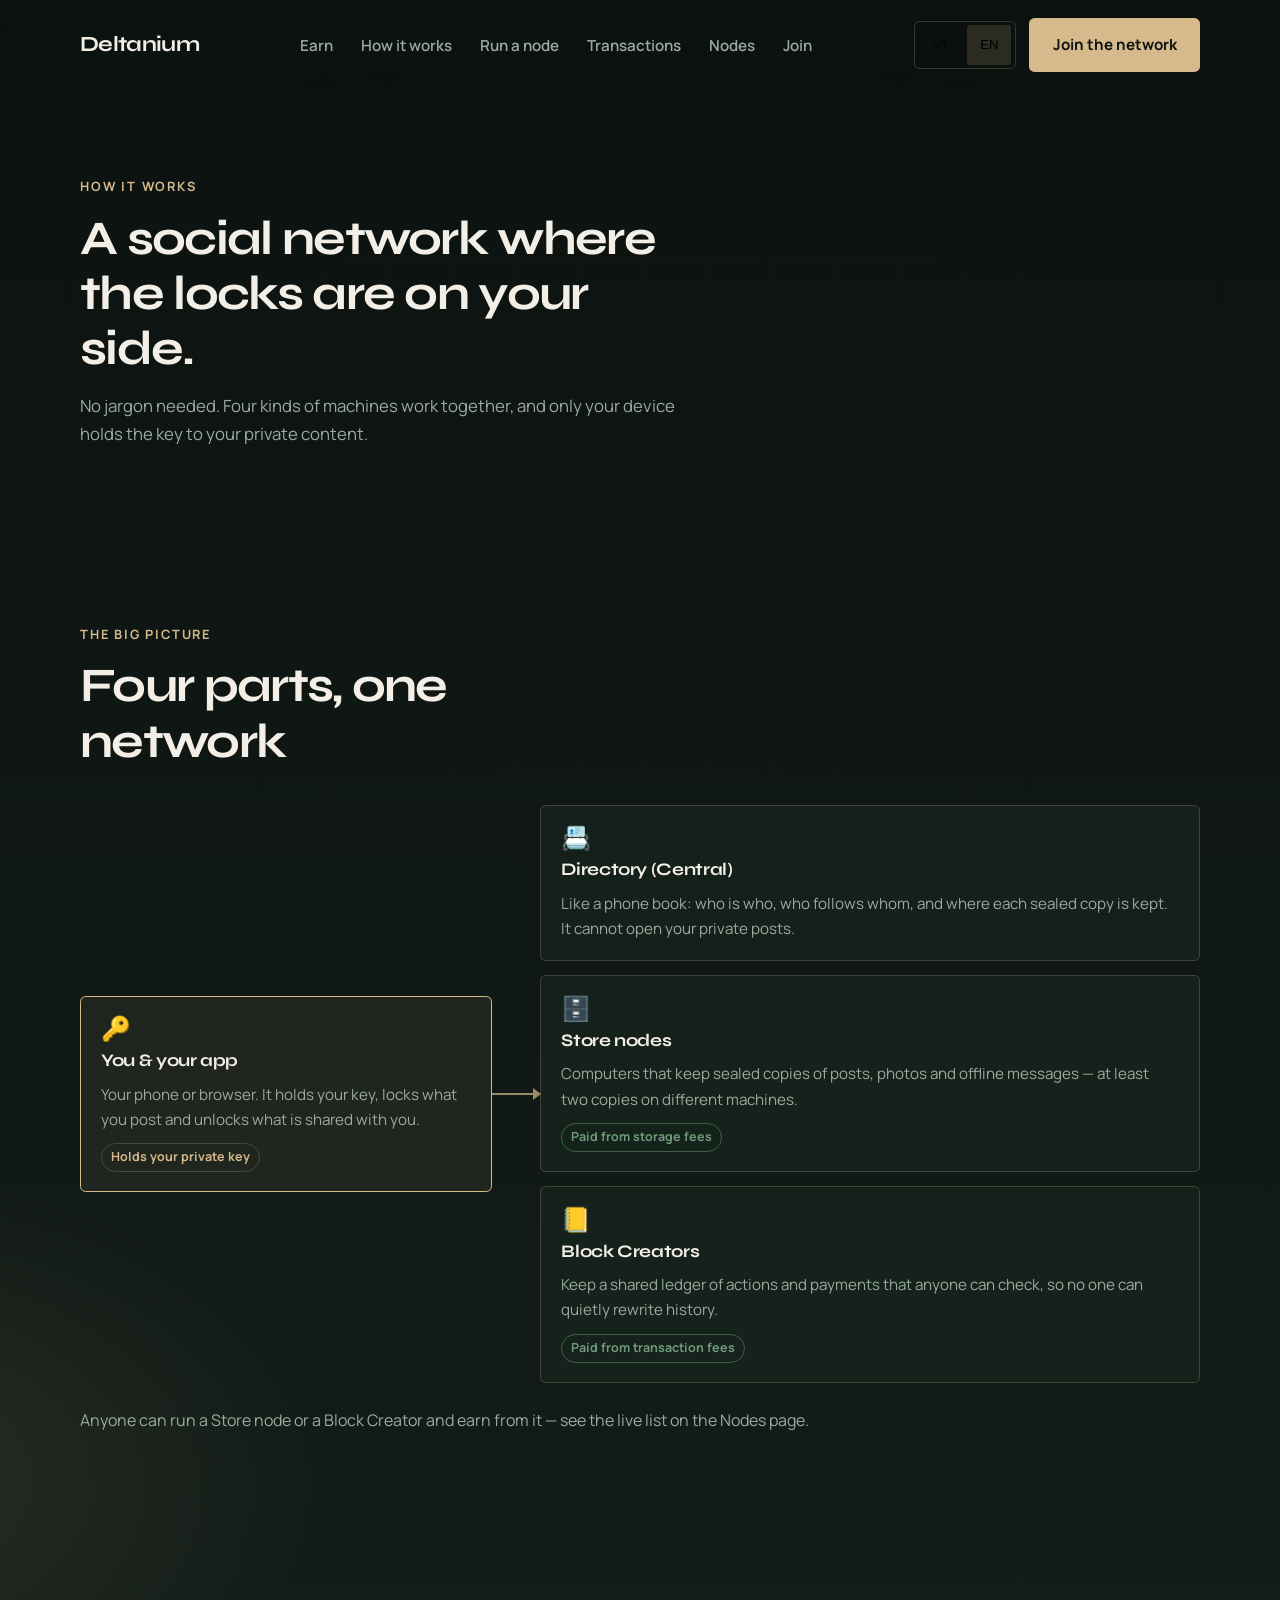
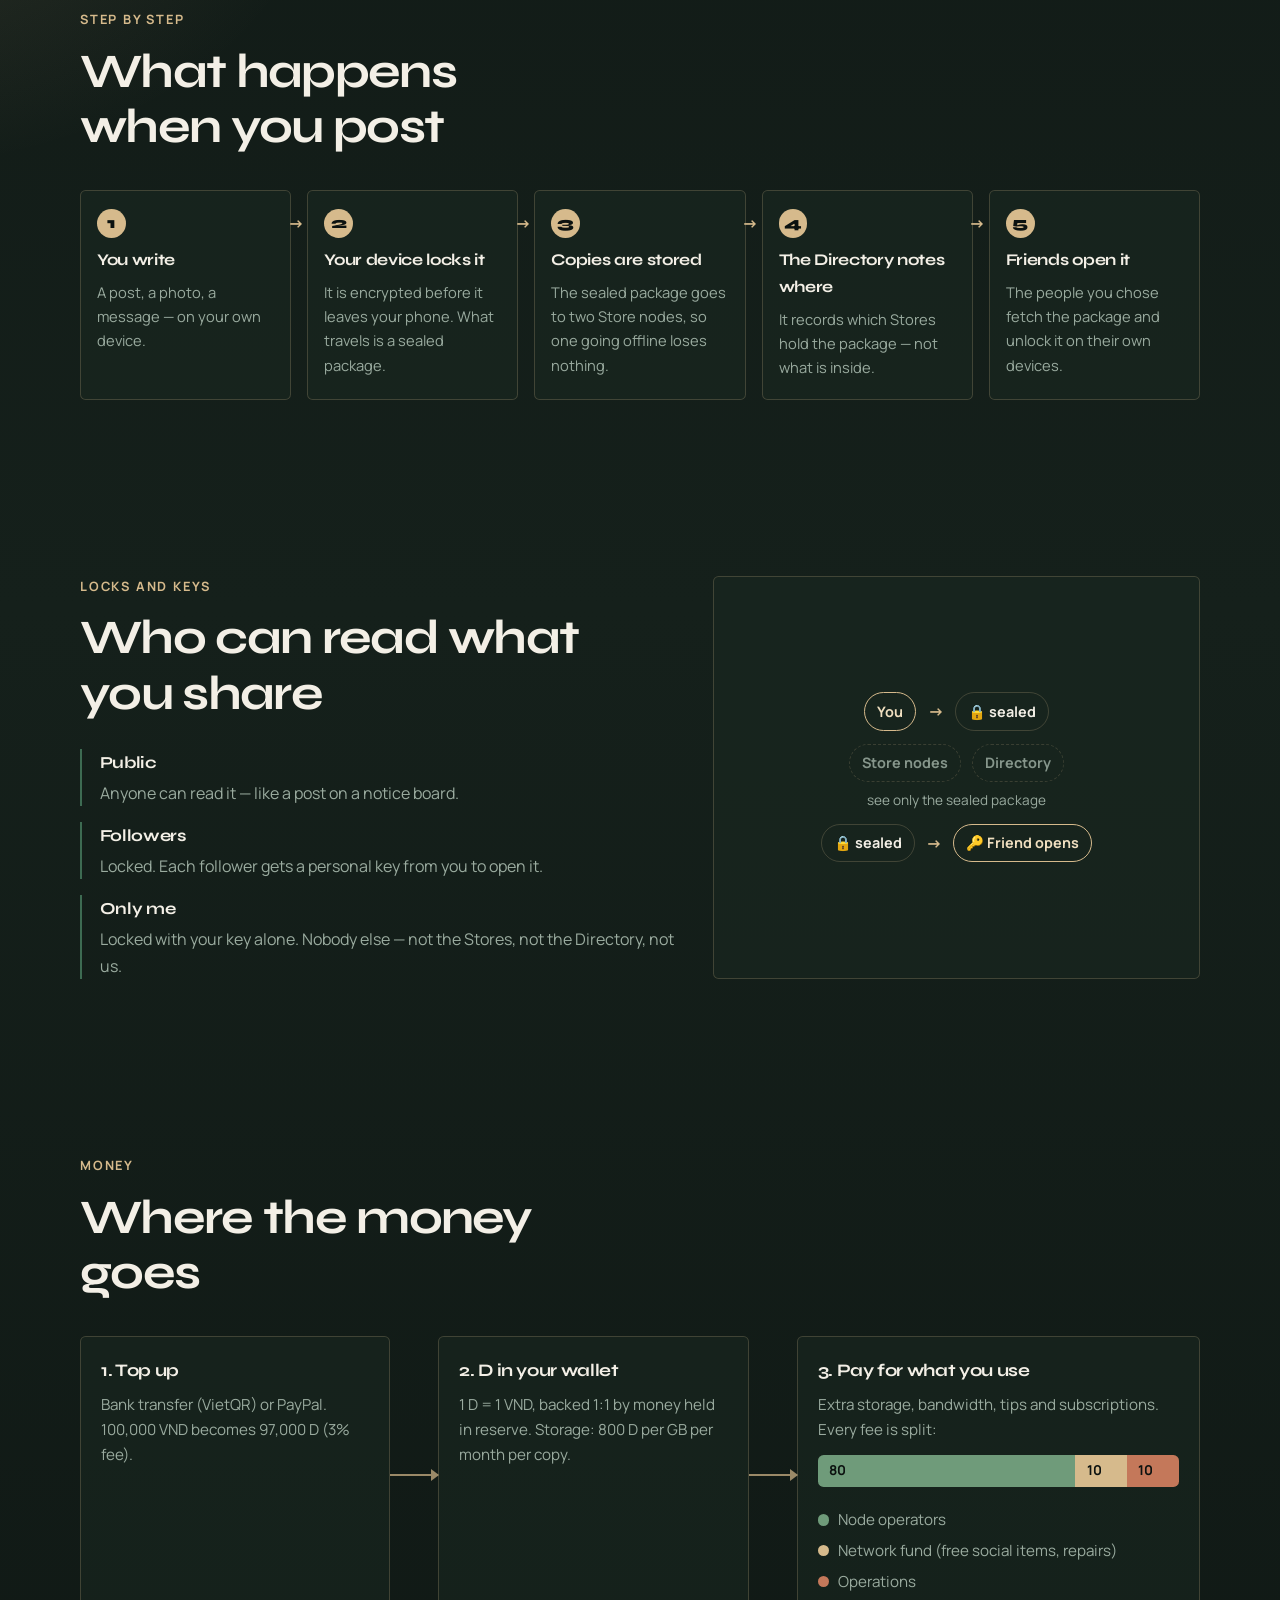
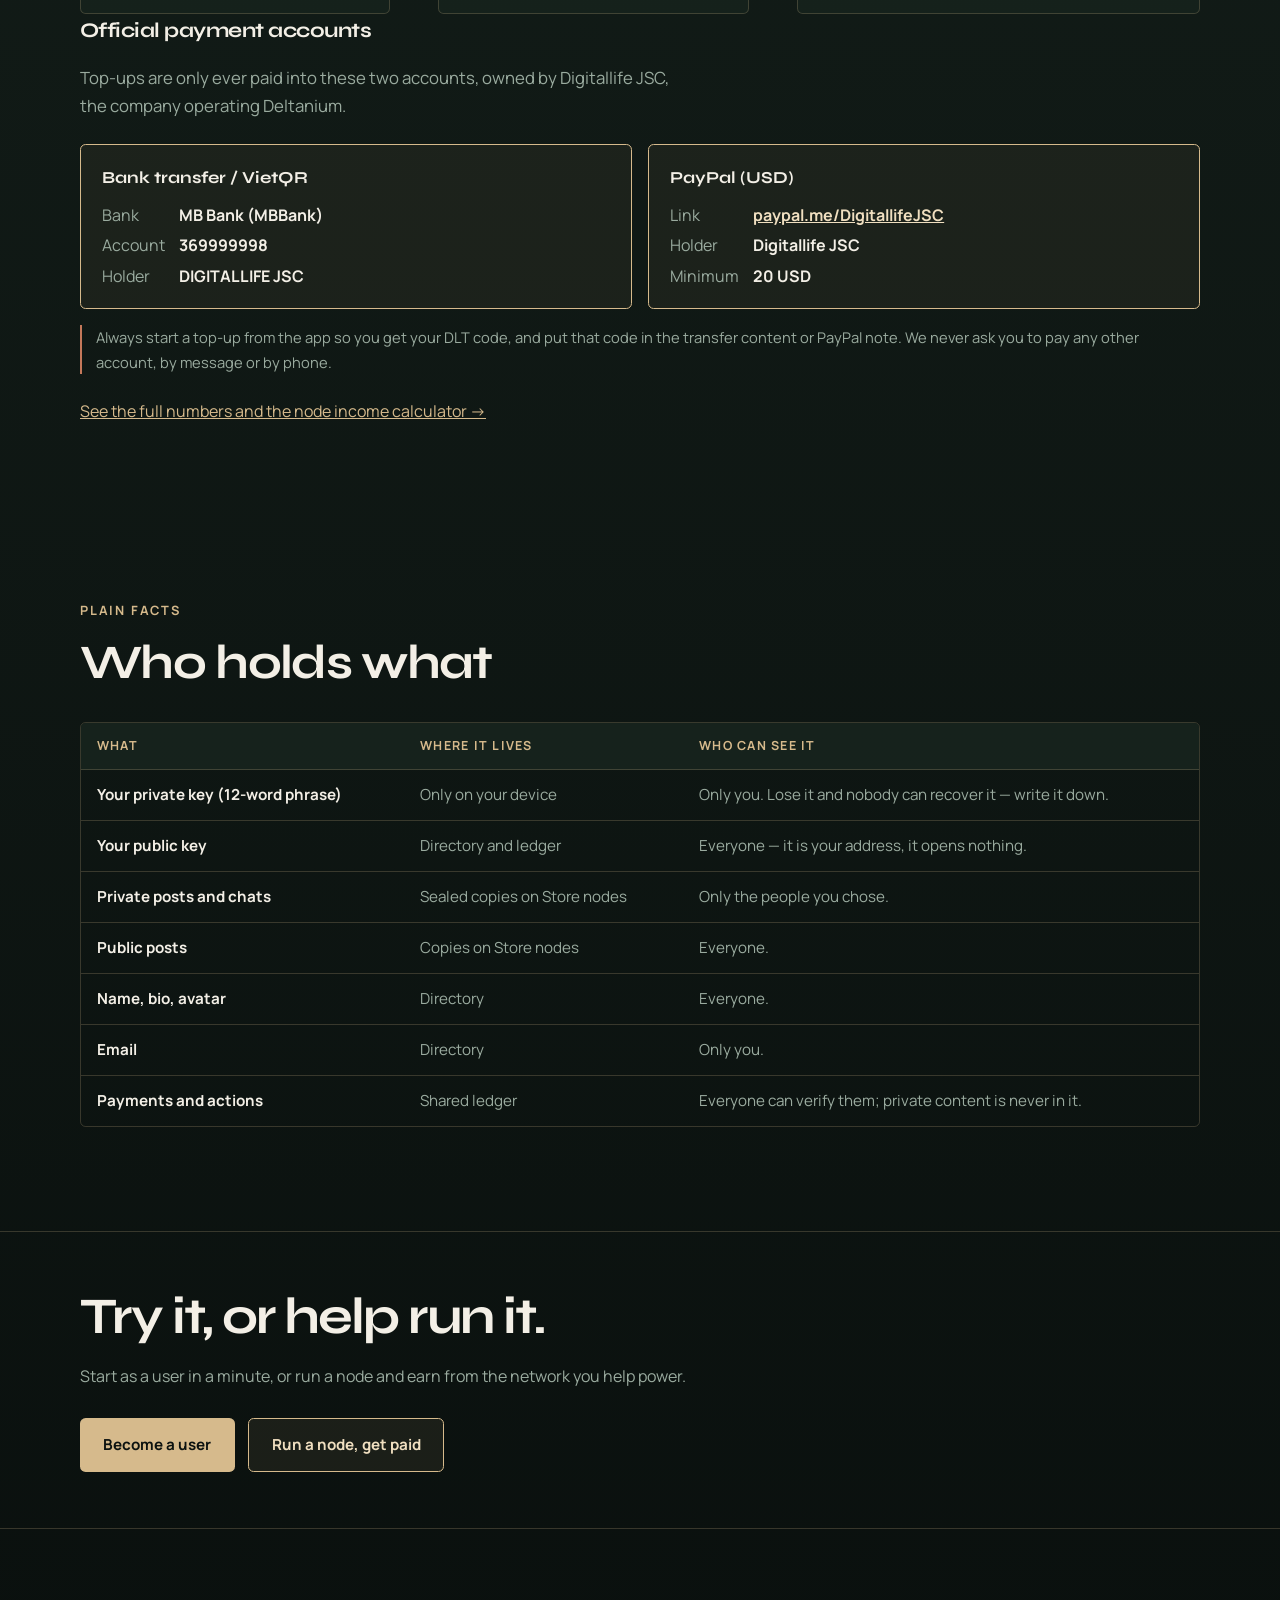
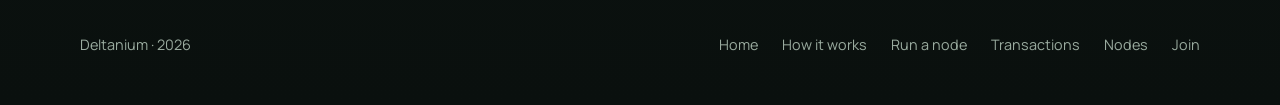
==== commit 9cebe759: "Landing: remove the 200 MB free tier, show the storage price Mirror of Azure commit 336a618.  Co-Aut" ====
--- a/wwwroot/how-it-works.html
+++ b/wwwroot/how-it-works.html
@@ -5,8 +5,8 @@
   <meta name="viewport" content="width=device-width, initial-scale=1.0" />
   <title>Deltanium | How it works</title>
   <meta name="description" content="How Deltanium works, in plain words: your keys, encrypted copies on Store nodes, a shared ledger, and where the money goes." />
-  <link rel="stylesheet" href="css/index.css?v=20261119e" />
-  <link rel="stylesheet" href="css/how.css?v=20261119e" />
+  <link rel="stylesheet" href="css/index.css?v=20261120a" />
+  <link rel="stylesheet" href="css/how.css?v=20261120a" />
   <link rel="preconnect" href="https://fonts.googleapis.com" />
   <link rel="preconnect" href="https://fonts.gstatic.com" crossorigin />
   <link href="https://fonts.googleapis.com/css2?family=Manrope:wght@400;600;700&family=Syne:wght@700;800&display=swap" rel="stylesheet" />
@@ -150,7 +150,7 @@
           <div class="how-link" aria-hidden="true"><span></span></div>
           <div class="how-node">
             <h3 data-i18n="how.m2.t">2. D in your wallet</h3>
-            <p data-i18n="how.m2.p">1 D = 1 VND, backed 1:1 by money held in reserve. Free tier: 200 MB storage to start.</p>
+            <p data-i18n="how.m2.p">1 D = 1 VND, backed 1:1 by money held in reserve. Storage: 800 D per GB per month per copy.</p>
           </div>
           <div class="how-link" aria-hidden="true"><span></span></div>
           <div class="how-node">
@@ -163,7 +163,7 @@
             </div>
             <ul class="econ-legend">
               <li><i class="dot dot-node"></i><span data-i18n="how.m3.node">Node operators</span></li>
-              <li><i class="dot dot-fund"></i><span data-i18n="how.m3.fund">Network fund (free tier, repairs)</span></li>
+              <li><i class="dot dot-fund"></i><span data-i18n="how.m3.fund">Network fund (free social items, repairs)</span></li>
               <li><i class="dot dot-ops"></i><span data-i18n="how.m3.ops">Operations</span></li>
             </ul>
           </div>
@@ -245,6 +245,6 @@
     </div>
   </footer>
 
-  <script src="js/i18n.js?v=20261119e"></script>
+  <script src="js/i18n.js?v=20261120a"></script>
 </body>
 </html>
--- a/wwwroot/css/how.css
+++ b/wwwroot/css/how.css
@@ -222,3 +222,7 @@
 @media (max-width: 900px) {
     .setup-grid, .acct-grid { grid-template-columns: 1fr; }
 }
+
+.dl-table { display: grid; gap: 0.75rem; margin: 1.5rem 0; }
+.dl-row { display: flex; flex-wrap: wrap; align-items: center; gap: 0.5rem; }
+.dl-row strong { min-width: 9rem; font-family: var(--font-display); }
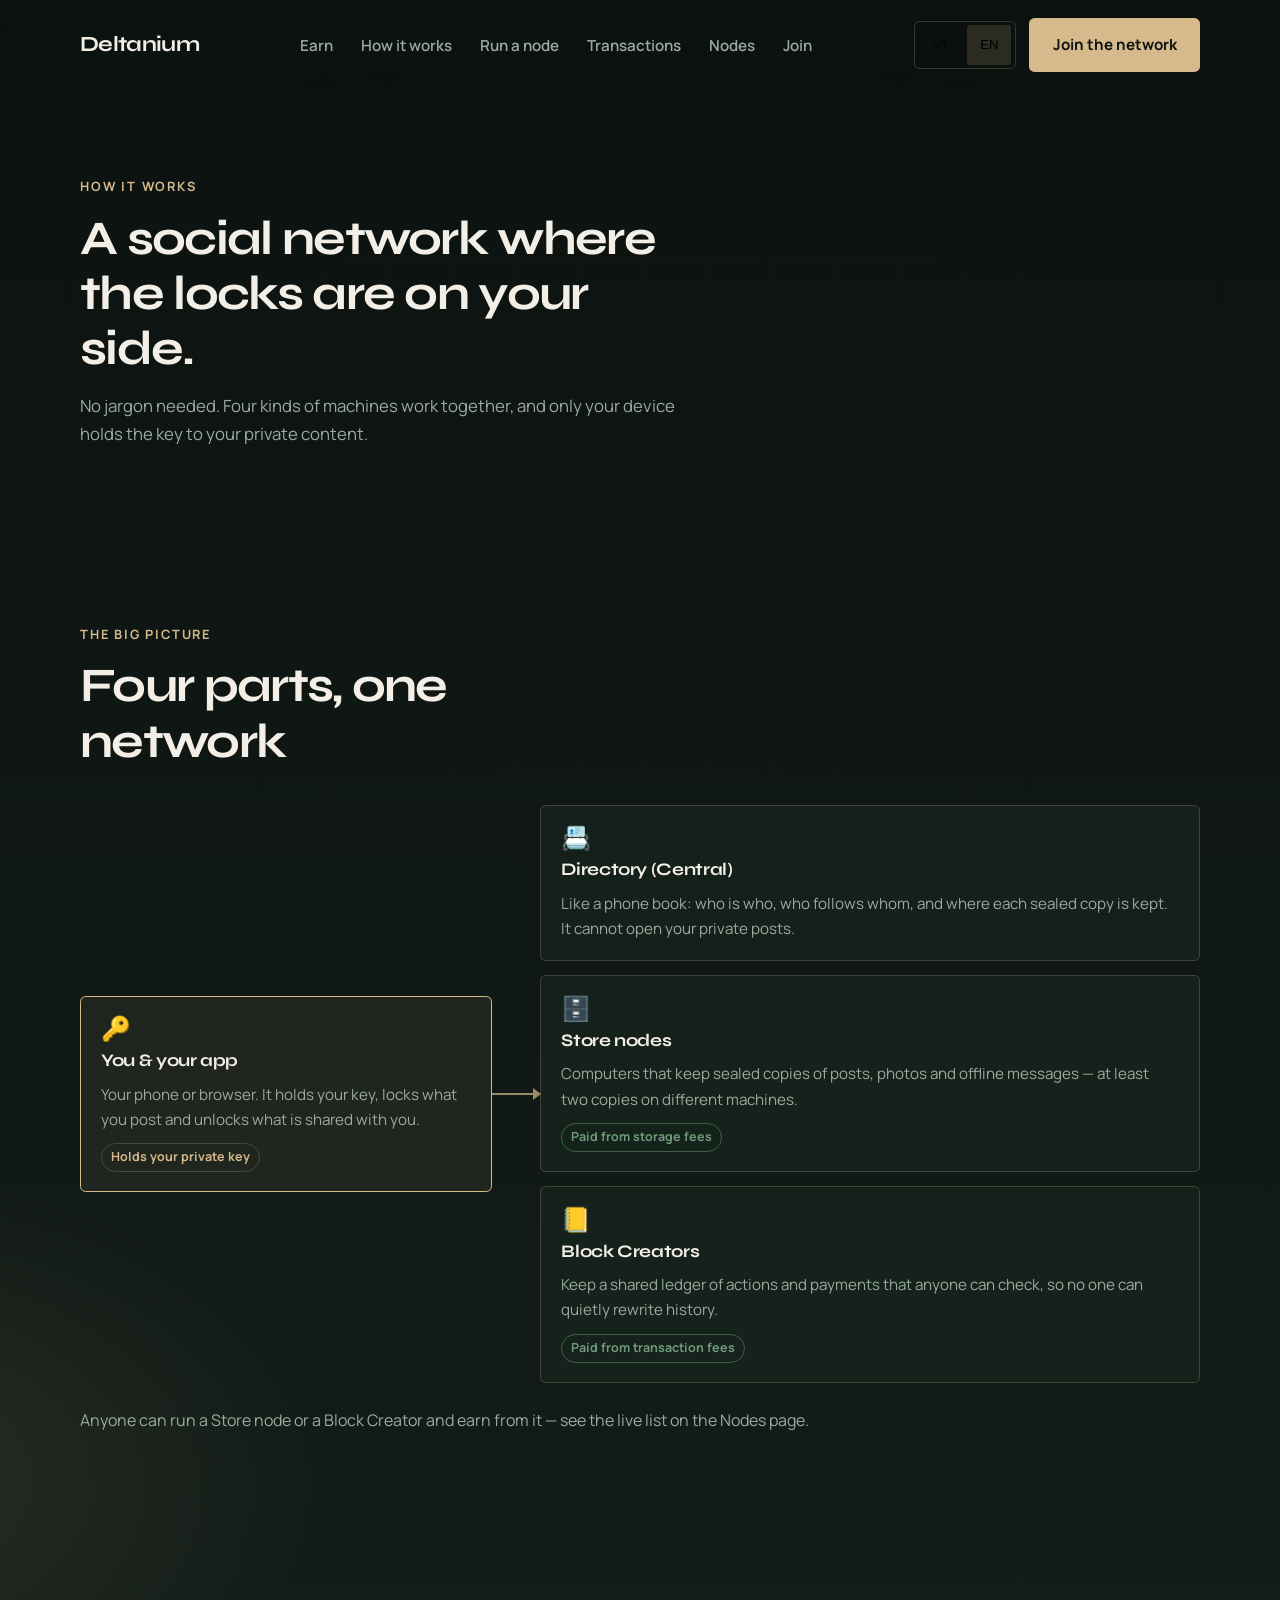
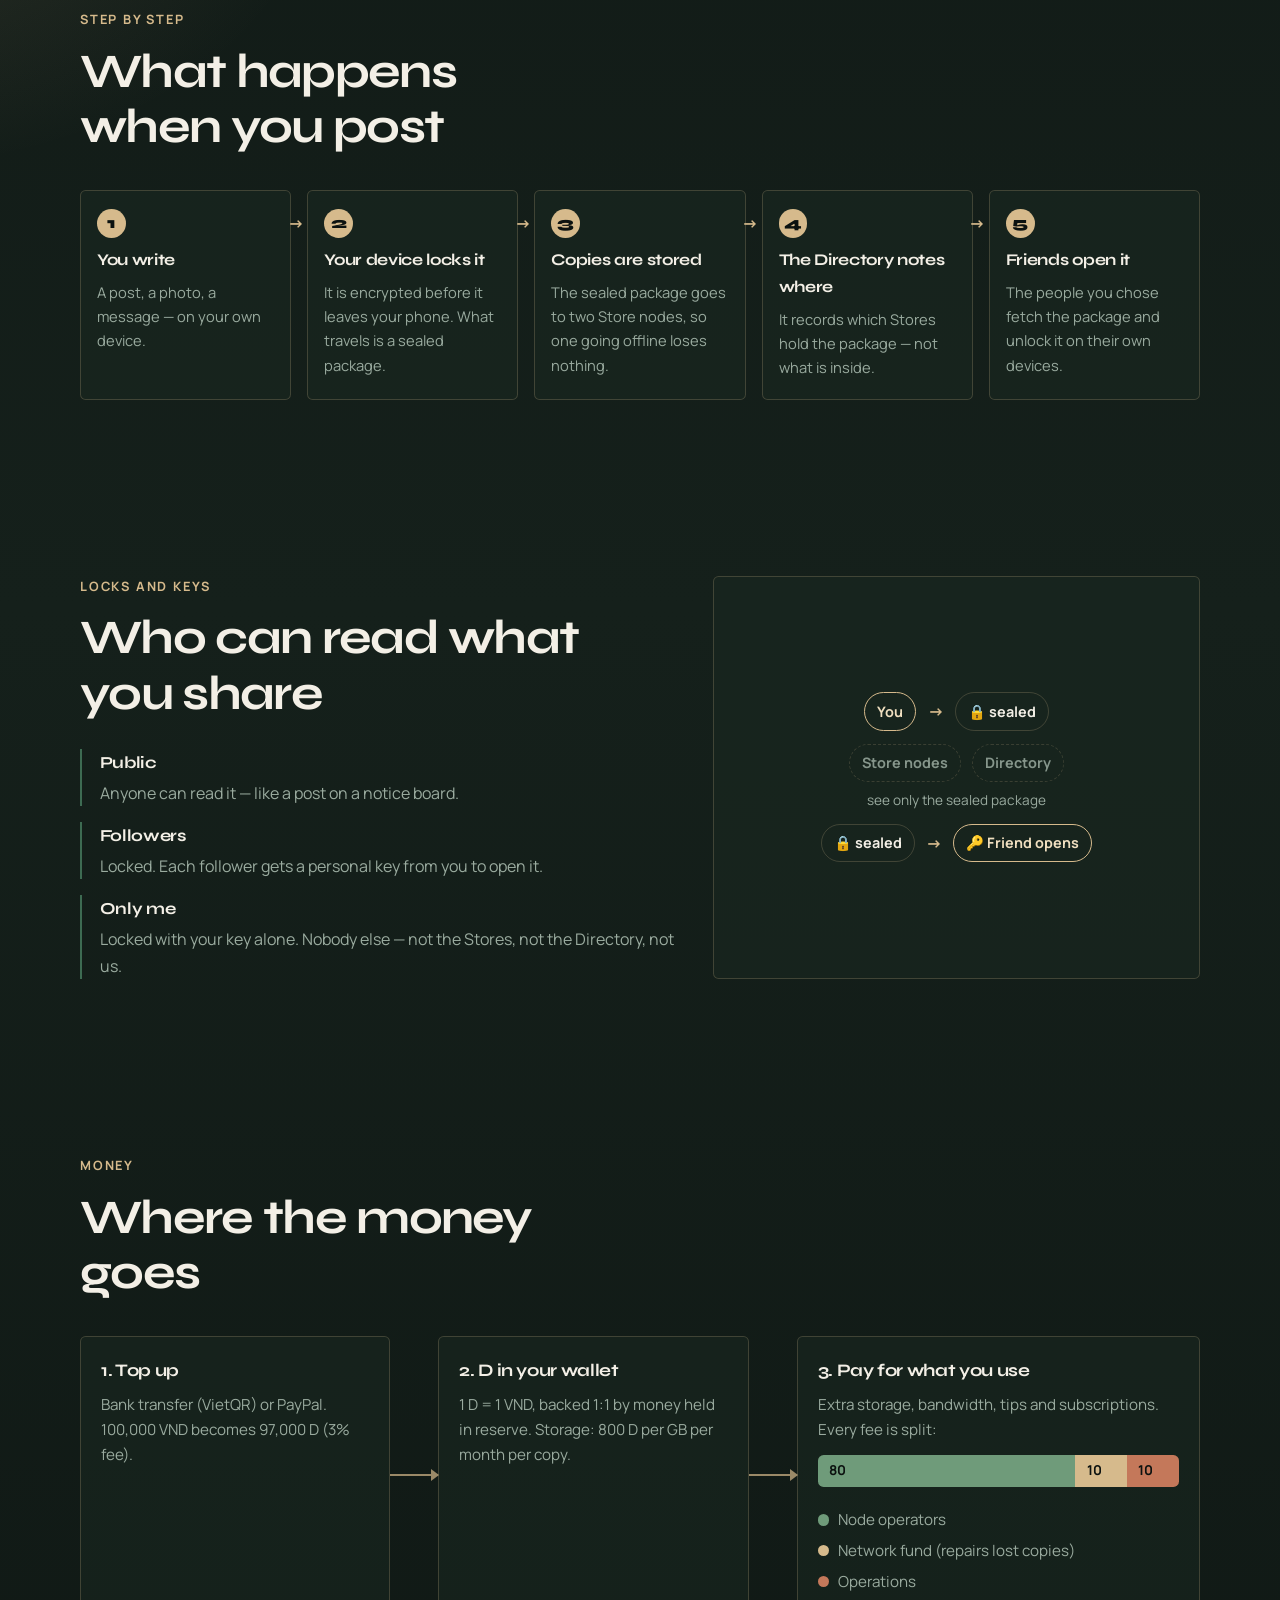
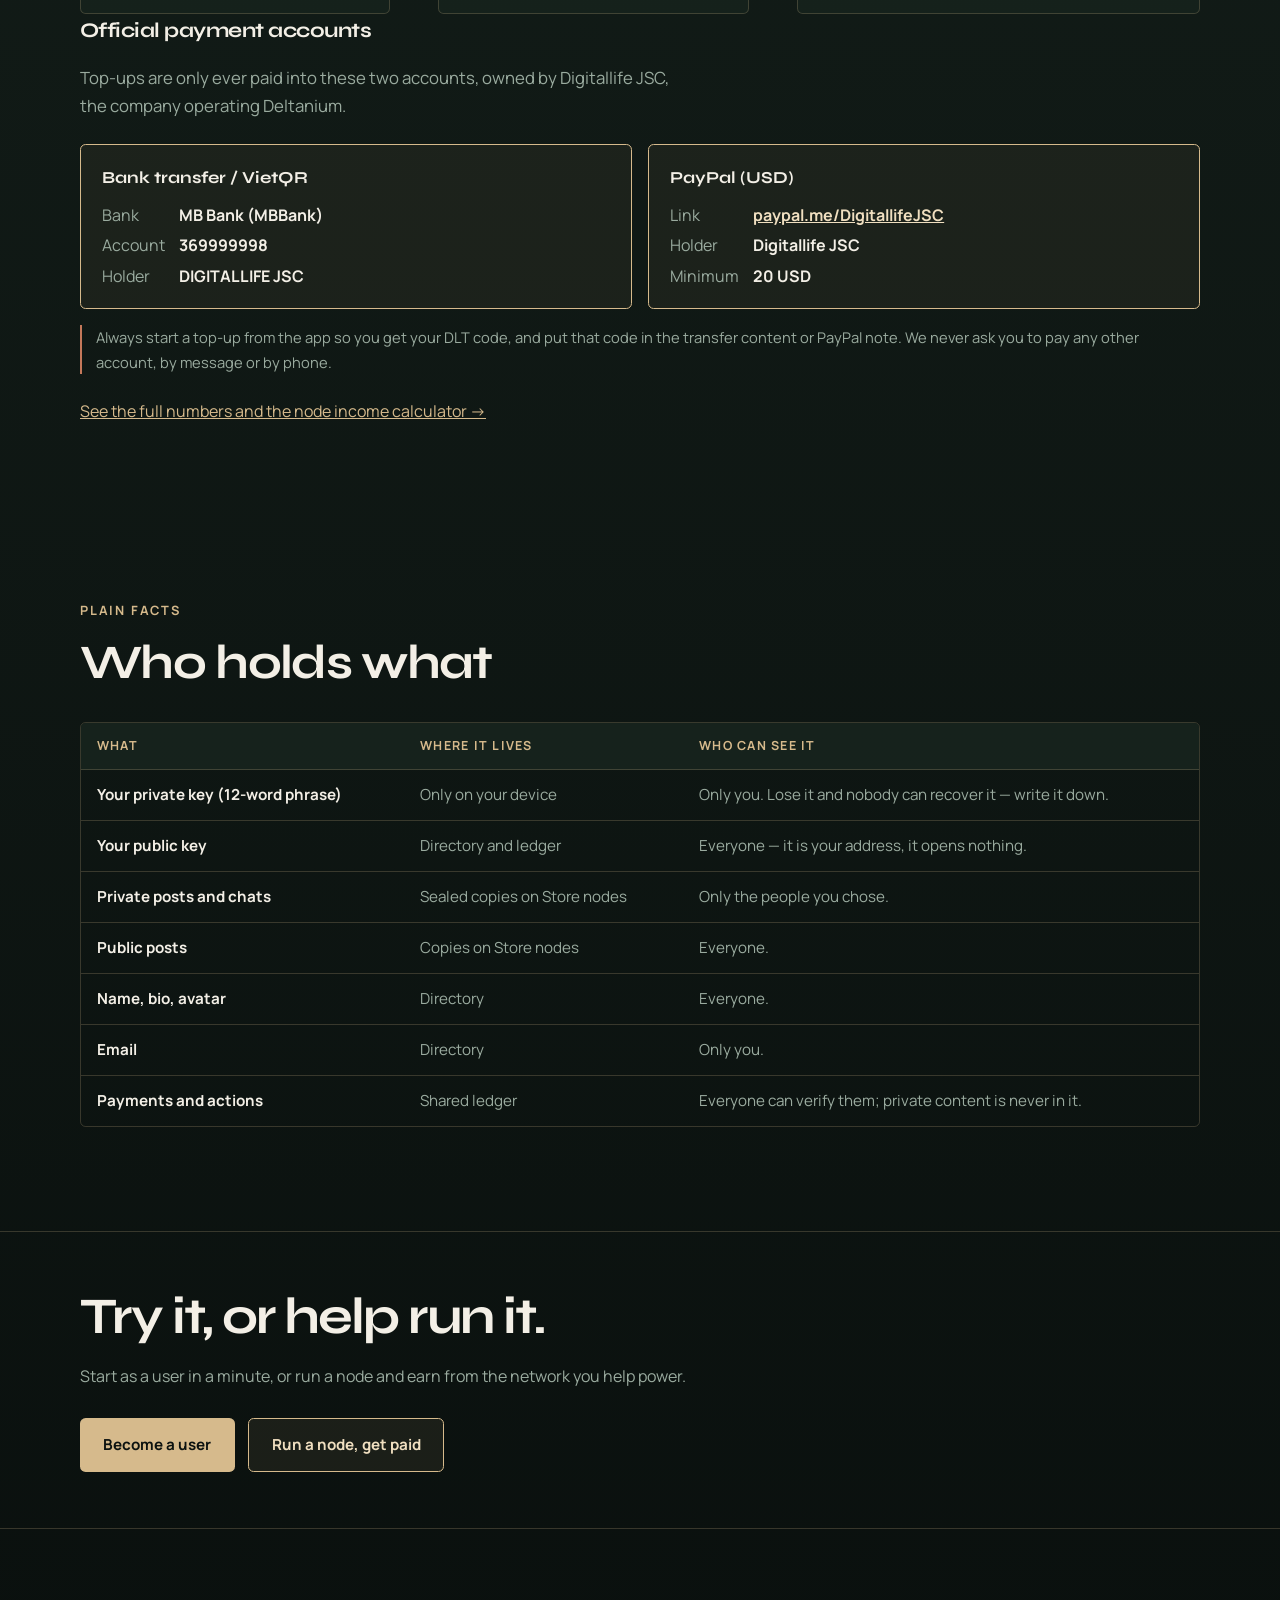
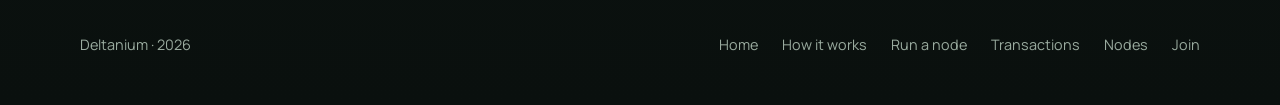
==== commit 4ba9eb58: "Reactions, comments and messages are billed (1 D minimum); exact charge confirmed for chat Co-Author" ====
--- a/wwwroot/how-it-works.html
+++ b/wwwroot/how-it-works.html
@@ -163,7 +163,7 @@
             </div>
             <ul class="econ-legend">
               <li><i class="dot dot-node"></i><span data-i18n="how.m3.node">Node operators</span></li>
-              <li><i class="dot dot-fund"></i><span data-i18n="how.m3.fund">Network fund (free social items, repairs)</span></li>
+              <li><i class="dot dot-fund"></i><span data-i18n="how.m3.fund">Network fund (repairs lost copies)</span></li>
               <li><i class="dot dot-ops"></i><span data-i18n="how.m3.ops">Operations</span></li>
             </ul>
           </div>
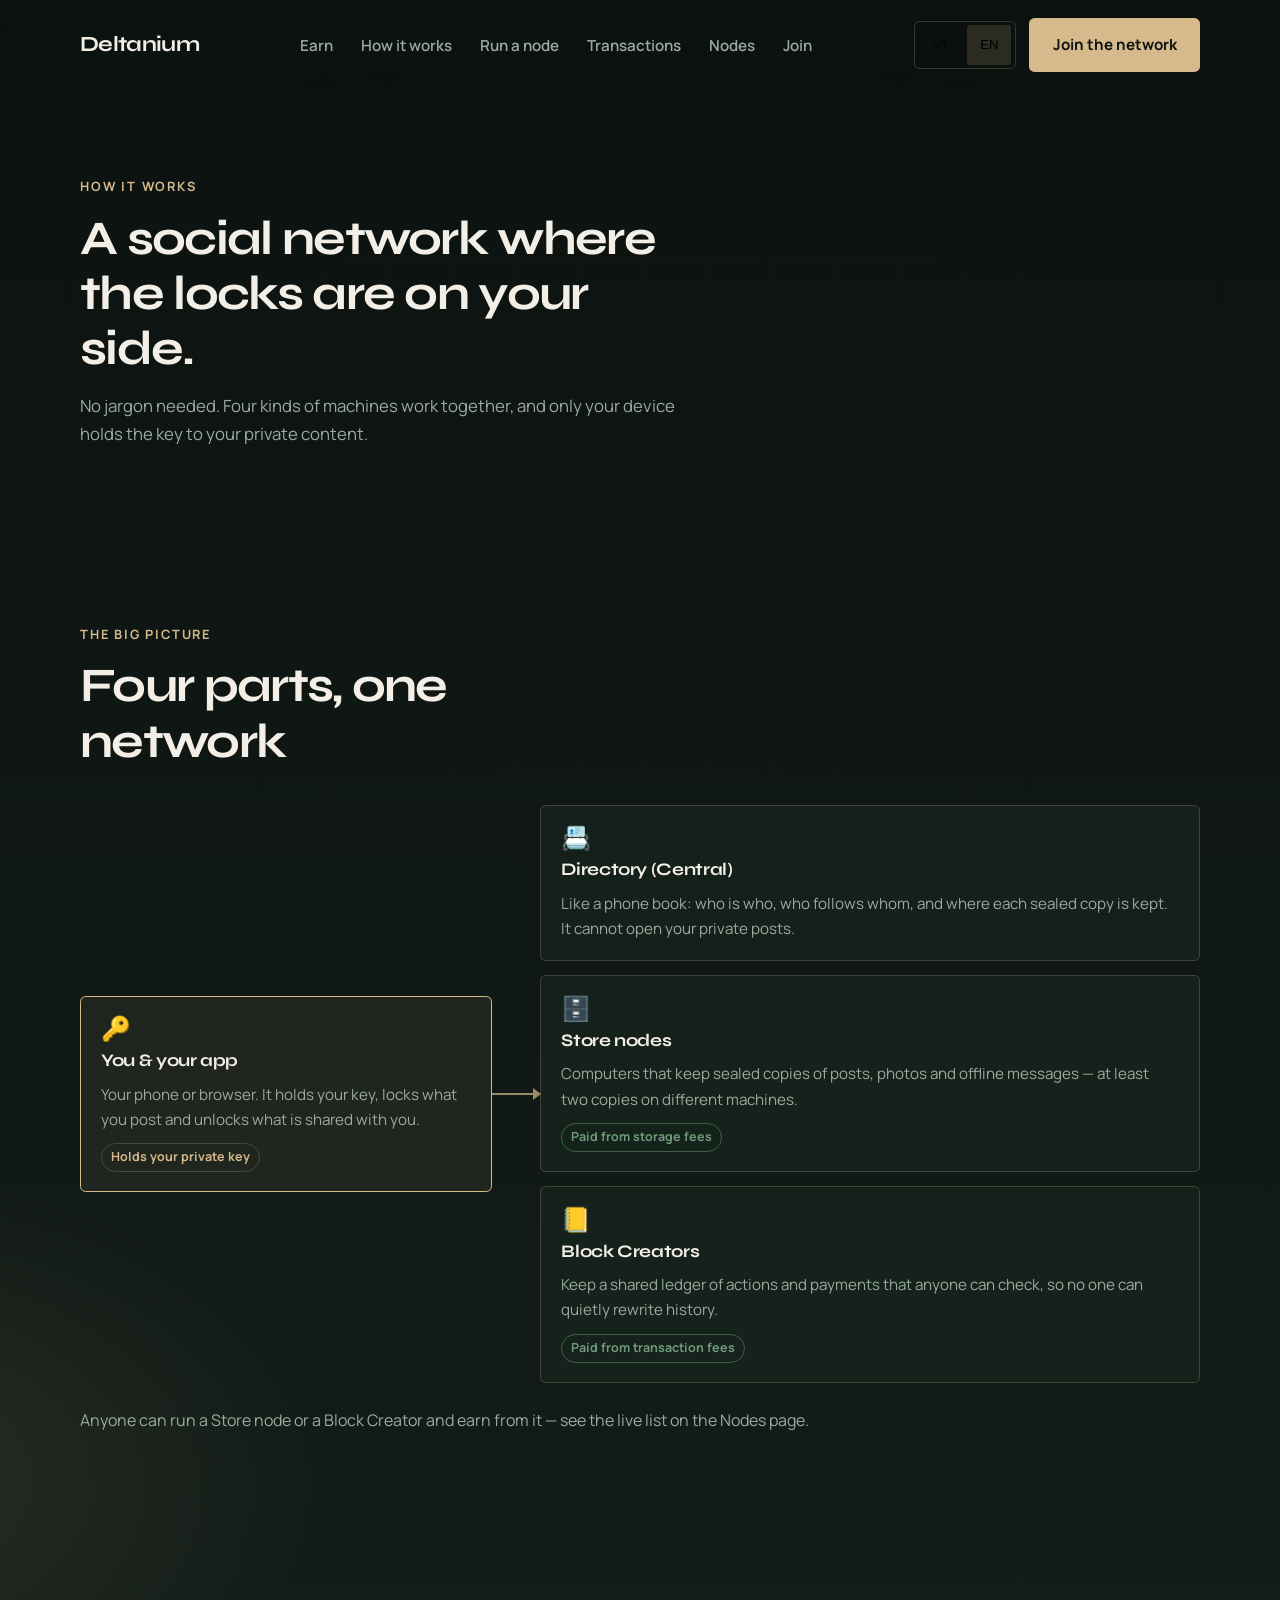
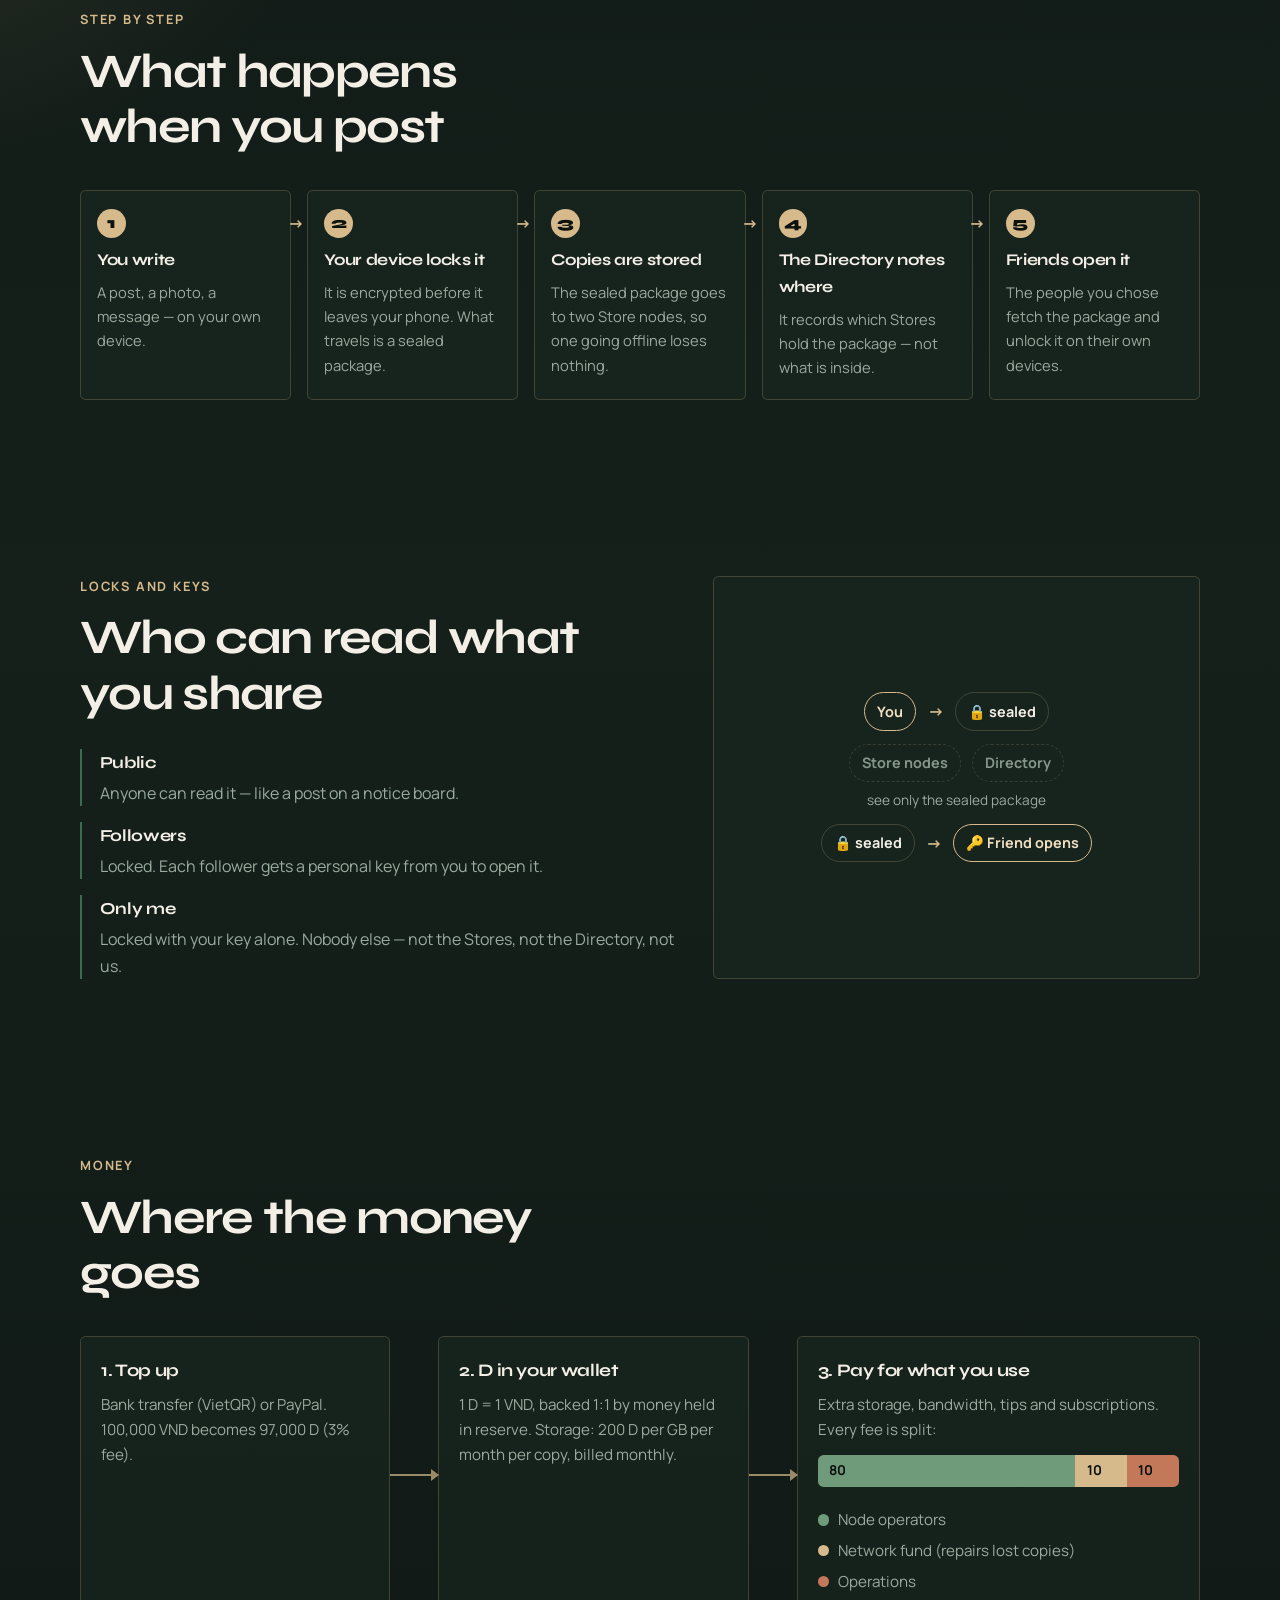
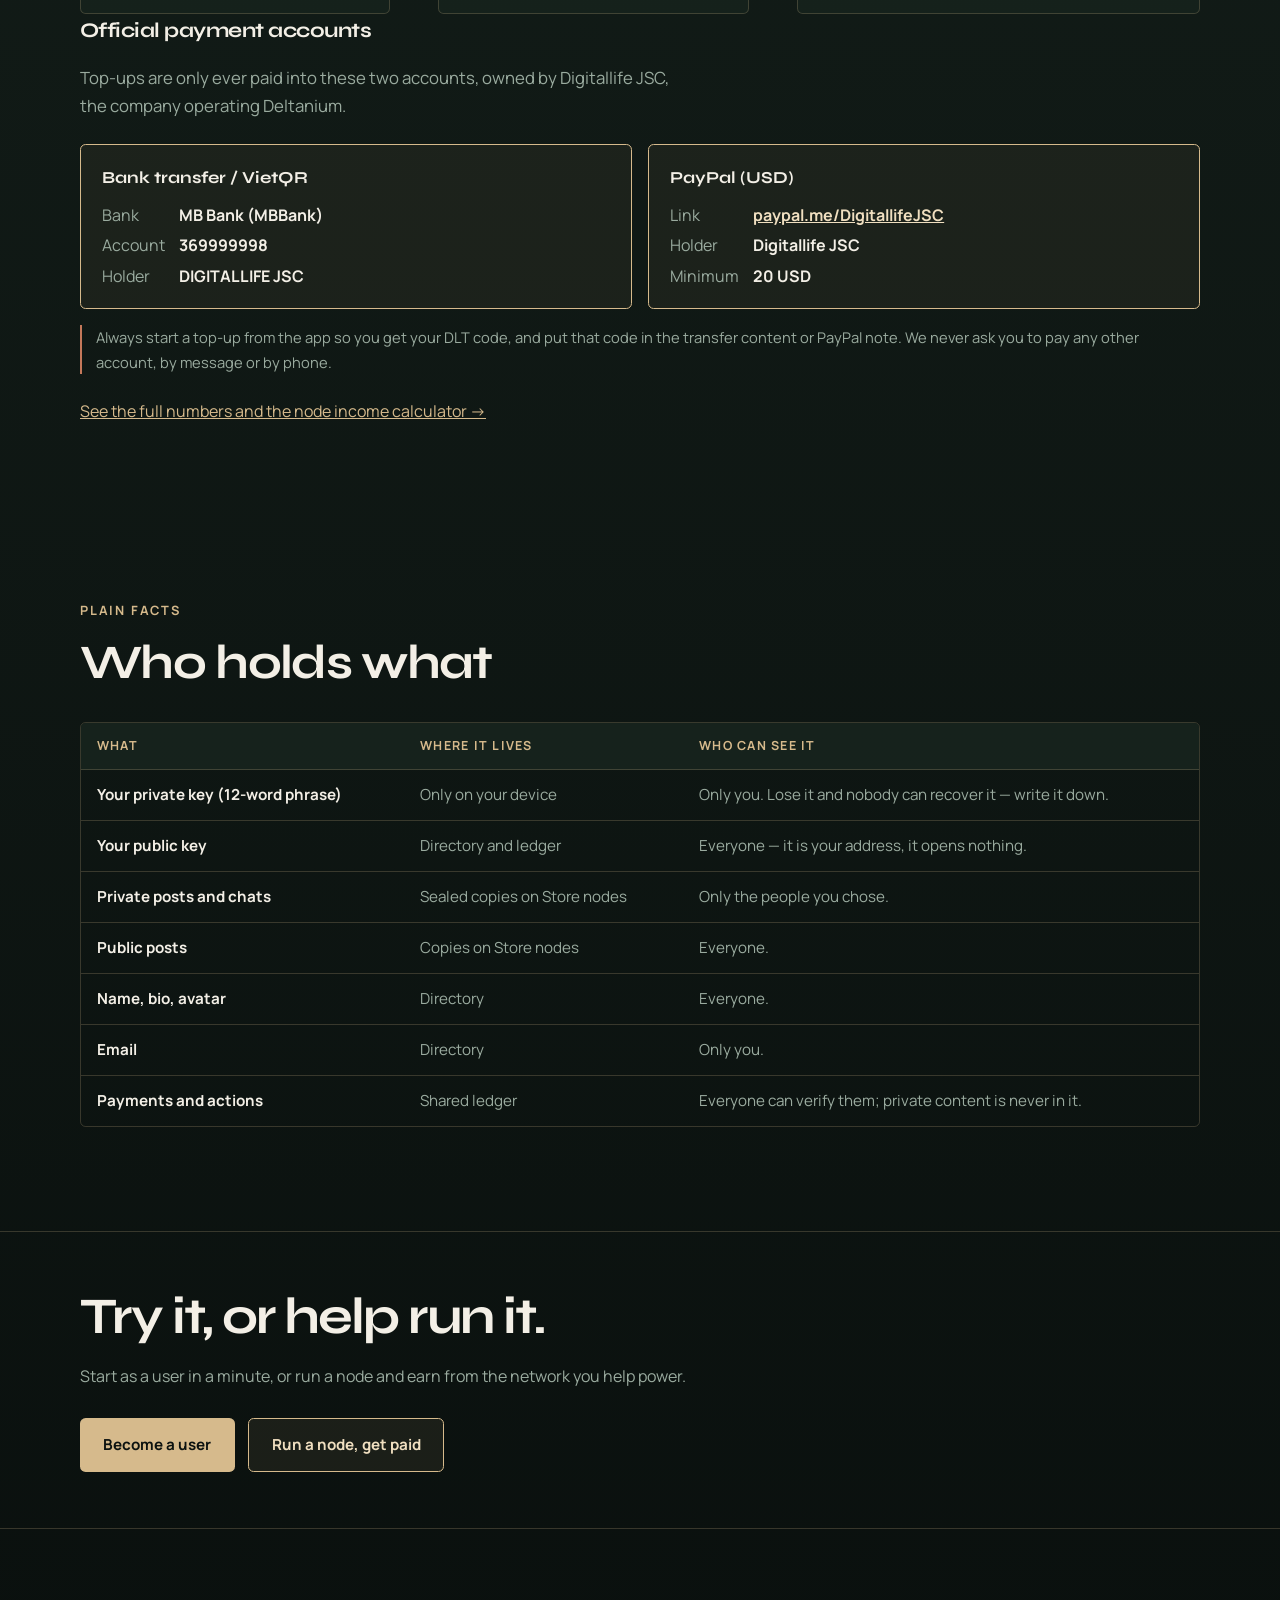
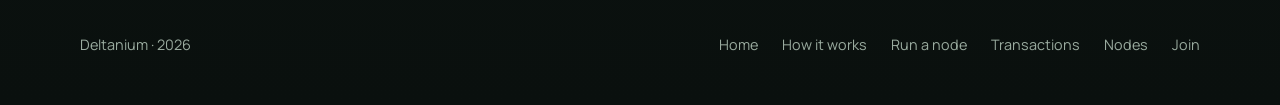
==== commit ab7895fa: "Storage 200 D/GB/month per copy, billed monthly; deleting an item stops its renewal Co-Authored-By: " ====
--- a/wwwroot/how-it-works.html
+++ b/wwwroot/how-it-works.html
@@ -150,7 +150,7 @@
           <div class="how-link" aria-hidden="true"><span></span></div>
           <div class="how-node">
             <h3 data-i18n="how.m2.t">2. D in your wallet</h3>
-            <p data-i18n="how.m2.p">1 D = 1 VND, backed 1:1 by money held in reserve. Storage: 800 D per GB per month per copy.</p>
+            <p data-i18n="how.m2.p">1 D = 1 VND, backed 1:1 by money held in reserve. Storage: 200 D per GB per month per copy, billed monthly.</p>
           </div>
           <div class="how-link" aria-hidden="true"><span></span></div>
           <div class="how-node">
